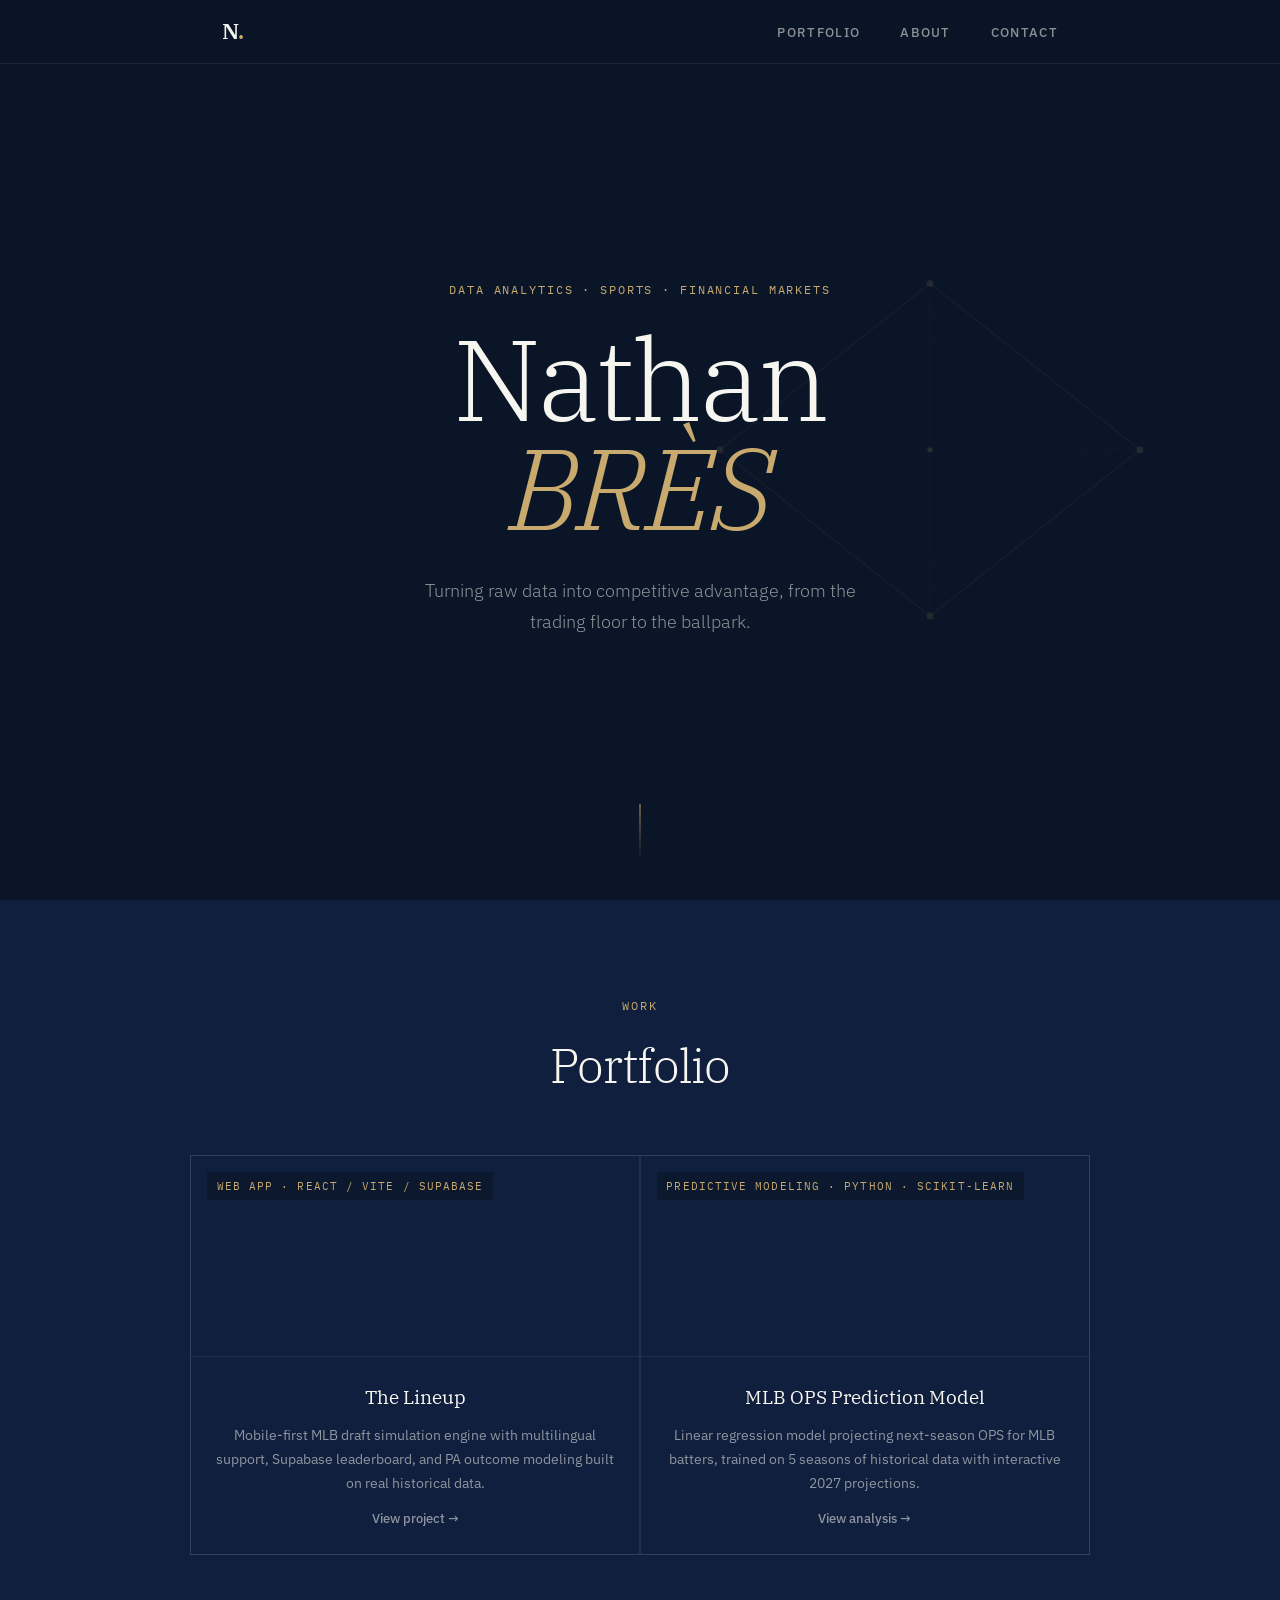
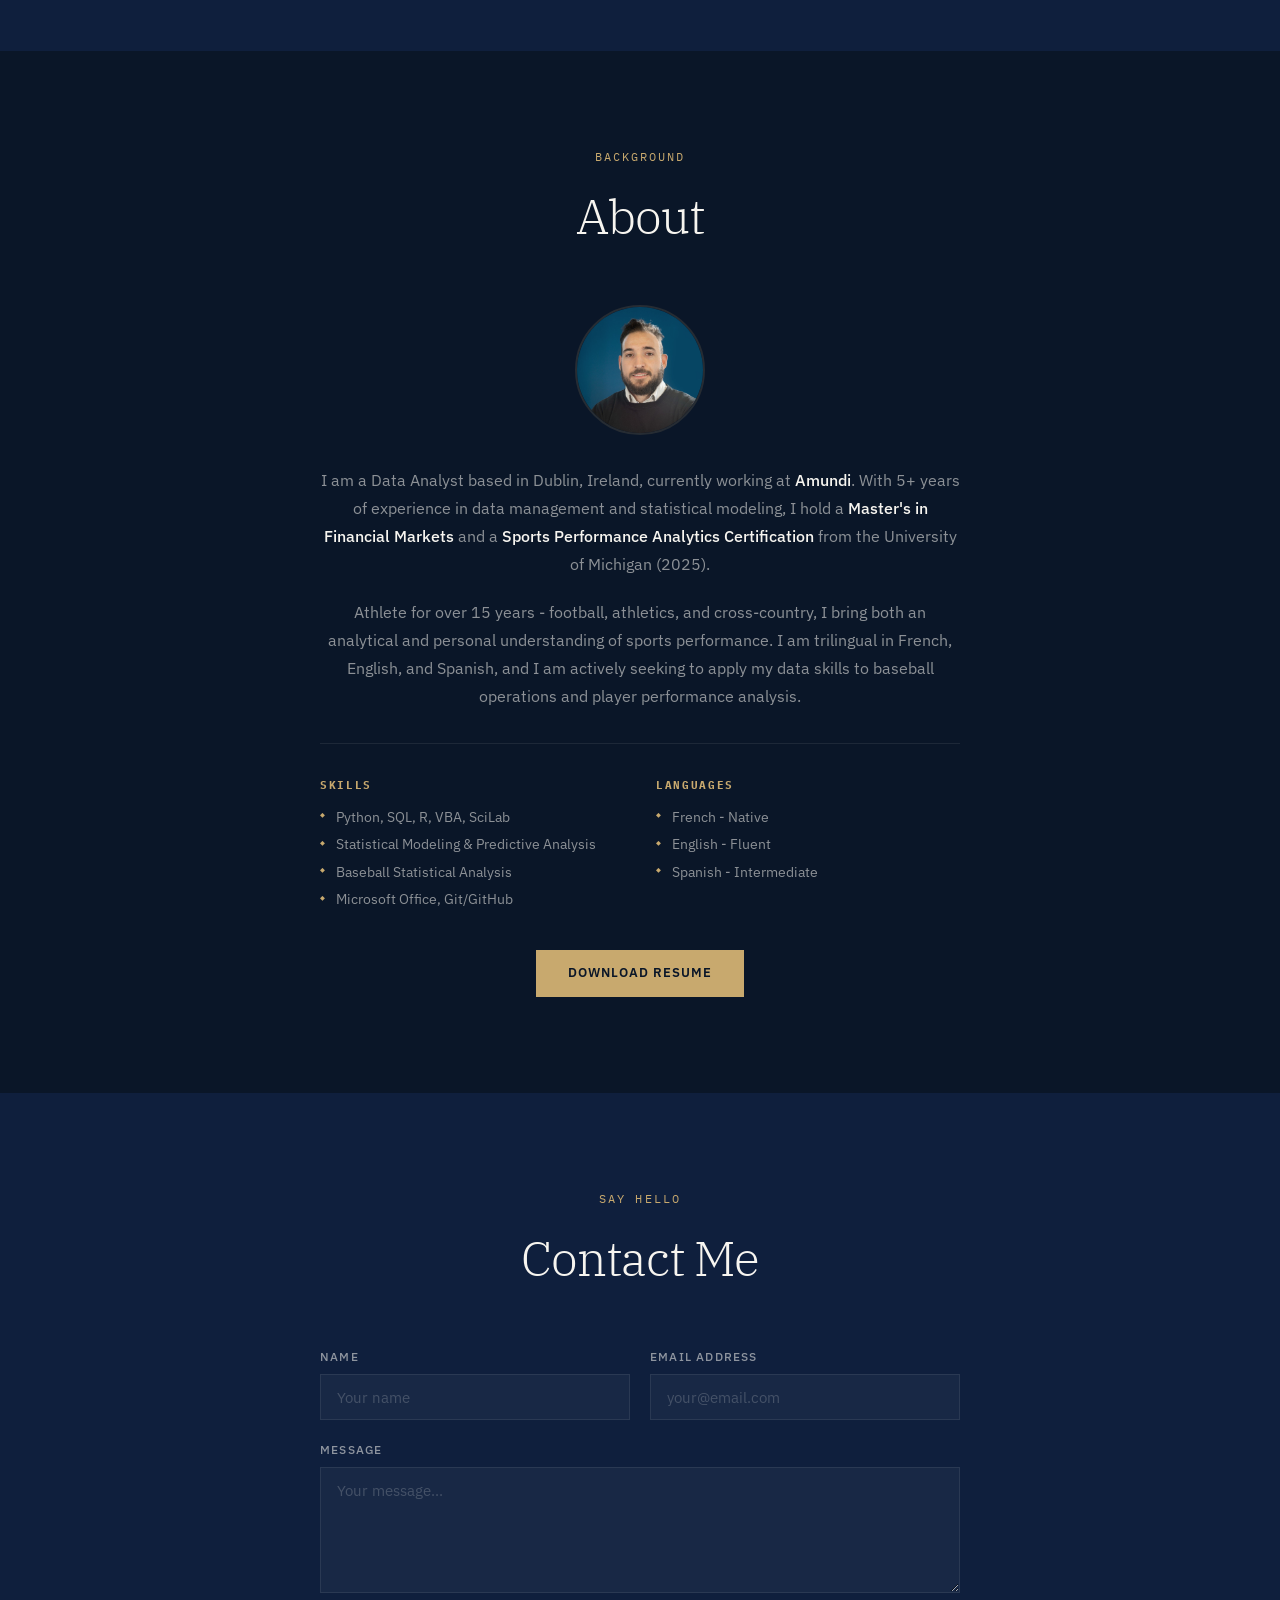
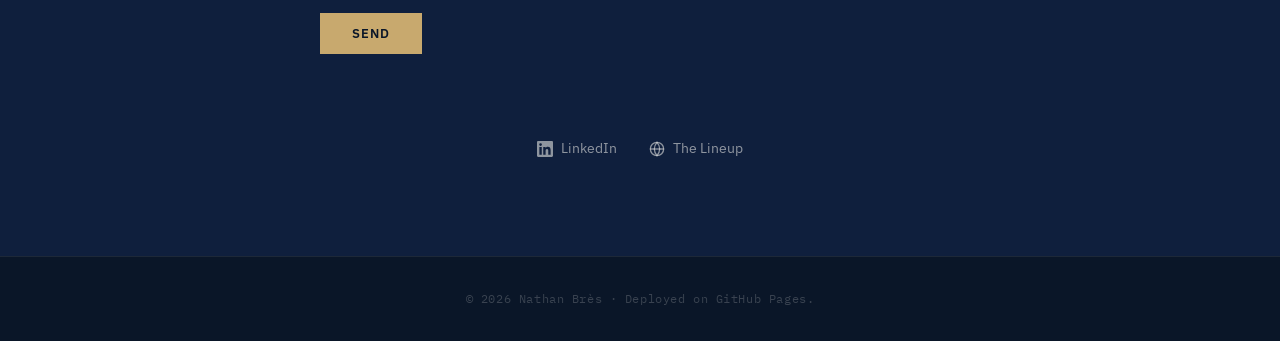
==== index.html @ 48b66155 "Add OPS prediction model" ====
<!DOCTYPE html>
<html lang="en">
<head>
  <meta charset="UTF-8" />
  <meta name="viewport" content="width=device-width, initial-scale=1.0" />
  <title>Nathan Brès - Sports & Data Analytics</title>
  <meta name="description" content="Data Analyst specializing in Sports Analytics, Financial Markets, and Statistical Modeling." />
  <link rel="preconnect" href="https://fonts.googleapis.com" />
  <link rel="preconnect" href="https://fonts.gstatic.com" crossorigin />
  <link href="https://fonts.googleapis.com/css2?family=IBM+Plex+Serif:ital,wght@0,300;0,400;0,600;1,300&family=IBM+Plex+Sans:wght@300;400;500;600&family=IBM+Plex+Mono:wght@400&display=swap" rel="stylesheet" />
  <link rel="stylesheet" href="css/style.css" />
</head>
<body>

  <!-- NAV -->
  <nav id="navbar">
    <div class="nav-inner">
      <a href="#hero" class="nav-logo">N<span class="dot">.</span></a>
      <ul class="nav-links">
        <li><a href="#portfolio">Portfolio</a></li>
        <li><a href="#about">About</a></li>
        <li><a href="#contact">Contact</a></li>
      </ul>
    </div>
  </nav>

  <!-- HERO -->
  <section id="hero">
    <div class="diamond-bg" aria-hidden="true">
      <svg viewBox="0 0 800 500" xmlns="http://www.w3.org/2000/svg">
        <polygon points="400,60 640,250 400,440 160,250" fill="none" stroke="rgba(200,169,110,0.07)" stroke-width="1.5"/>
        <polygon points="400,90 610,250 400,410 190,250" fill="none" stroke="rgba(200,169,110,0.05)" stroke-width="1"/>
        <polygon points="400,120 580,250 400,380 220,250" fill="none" stroke="rgba(200,169,110,0.04)" stroke-width="1"/>
        <line x1="400" y1="60" x2="400" y2="440" stroke="rgba(200,169,110,0.04)" stroke-width="1"/>
        <line x1="160" y1="250" x2="640" y2="250" stroke="rgba(200,169,110,0.04)" stroke-width="1"/>
        <circle cx="400" cy="60" r="4" fill="rgba(200,169,110,0.15)"/>
        <circle cx="640" cy="250" r="4" fill="rgba(200,169,110,0.15)"/>
        <circle cx="400" cy="440" r="4" fill="rgba(200,169,110,0.15)"/>
        <circle cx="160" cy="250" r="4" fill="rgba(200,169,110,0.15)"/>
        <circle cx="400" cy="250" r="3" fill="rgba(200,169,110,0.2)"/>
      </svg>
    </div>
    <div class="hero-content">
      <p class="hero-eyebrow">Data Analytics · Sports · Financial Markets</p>
      <h1 class="hero-name">Nathan<br/><span class="hero-surname">BRÈS</span></h1>
      <p class="hero-tagline">Turning raw data into competitive advantage, from the trading floor to the ballpark.</p>
    </div>
    <div class="hero-scroll-hint" aria-hidden="true">
      <span></span>
    </div>
  </section>

  <!-- PORTFOLIO -->
  <section id="portfolio">
    <div class="section-inner">
      <div class="section-header">
        <span class="section-label">Work</span>
        <h2>Portfolio</h2>
      </div>

      <div class="portfolio-grid">
        <div class="port-card" data-modal="modal-lineup">
          <div class="card-thumb card-thumb--lineup">
            <span class="card-tag">Web App · React / Vite / Supabase</span>
          </div>
          <div class="card-body">
            <h3>The Lineup</h3>
            <p>Mobile-first MLB draft simulation engine with multilingual support, Supabase leaderboard, and PA outcome modeling built on real historical data.</p>
            <span class="card-cta">View project →</span>
          </div>
        </div>
        <div class="port-card" data-url="ops-model.html">
          <div class="card-thumb card-thumb--ops">
            <span class="card-tag">Predictive Modeling · Python · scikit-learn</span>
          </div>
          <div class="card-body">
            <h3>MLB OPS Prediction Model</h3>
            <p>Linear regression model projecting next-season OPS for MLB batters, trained on 5 seasons of historical data with interactive 2027 projections.</p>
            <span class="card-cta">View analysis →</span>
          </div>
        </div>
      </div>
    </div>
  </section>

  <!-- ABOUT -->
  <section id="about">
    <div class="section-inner">
      <div class="section-header">
        <span class="section-label">Background</span>
        <h2>About</h2>
      </div>

      <div class="about-inner">
        <div class="about-photo-wrap">
          <img src="img/profile.png" alt="Nathan Brès" class="about-photo" />
        </div>
        <div class="about-text">
          <p>I am a Data Analyst based in Dublin, Ireland, currently working at <strong>Amundi</strong>. With 5+ years of experience in data management and statistical modeling, I hold a <strong>Master's in Financial Markets</strong> and a <strong>Sports Performance Analytics Certification</strong> from the University of Michigan (2025).</p>
          <p>Athlete for over 15 years - football, athletics, and cross-country, I bring both an analytical and personal understanding of sports performance. I am trilingual in French, English, and Spanish, and I am actively seeking to apply my data skills to baseball operations and player performance analysis.</p>

          <div class="about-details">
            <div class="about-col">
              <h4>Skills</h4>
              <ul>
                <li>Python, SQL, R, VBA, SciLab</li>
                <li>Statistical Modeling & Predictive Analysis</li>
                <li>Baseball Statistical Analysis</li>
                <li>Microsoft Office, Git/GitHub</li>
              </ul>
            </div>
            <div class="about-col">
              <h4>Languages</h4>
              <ul>
                <li>French - Native</li>
                <li>English - Fluent</li>
                <li>Spanish - Intermediate</li>
              </ul>
            </div>
          </div>

          <a href="img/CV_Nathan_Bres.pdf" download class="btn-primary">Download Resume</a>
        </div>
      </div>
    </div>
  </section>

  <!-- CONTACT -->
  <section id="contact">
    <div class="section-inner">
      <div class="section-header">
        <span class="section-label">Say hello</span>
        <h2>Contact Me</h2>
      </div>

      <form class="contact-form" id="contactForm">
        <div class="form-row">
          <div class="form-group">
            <label for="name">Name</label>
            <input type="text" id="name" name="name" placeholder="Your name" required />
          </div>
          <div class="form-group">
            <label for="email">Email Address</label>
            <input type="email" id="email" name="email" placeholder="your@email.com" required />
          </div>
        </div>
        <div class="form-group">
          <label for="message">Message</label>
          <textarea id="message" name="message" rows="5" placeholder="Your message..." required></textarea>
        </div>
        <button type="submit" class="btn-primary">Send</button>
        <p class="form-status" id="formStatus"></p>
      </form>

      <div class="contact-links">
        <a href="https://www.linkedin.com/in/nathan-br%C3%A8s/" target="_blank" rel="noopener" class="contact-link">
          <svg viewBox="0 0 24 24" fill="currentColor"><path d="M20.45 20.45h-3.55v-5.57c0-1.33-.03-3.04-1.85-3.04-1.85 0-2.13 1.45-2.13 2.94v5.67H9.37V9h3.41v1.56h.05c.47-.9 1.63-1.85 3.36-1.85 3.59 0 4.26 2.36 4.26 5.44v6.3zM5.34 7.43a2.06 2.06 0 1 1 0-4.12 2.06 2.06 0 0 1 0 4.12zM7.12 20.45H3.56V9h3.56v11.45zM22.22 0H1.77C.79 0 0 .77 0 1.73v20.54C0 23.23.79 24 1.77 24h20.45c.98 0 1.78-.77 1.78-1.73V1.73C24 .77 23.2 0 22.22 0z"/></svg>
          LinkedIn
        </a>
        <a href="https://the-lineup-nu.vercel.app" target="_blank" rel="noopener" class="contact-link">
          <svg viewBox="0 0 24 24" fill="none" stroke="currentColor" stroke-width="2"><circle cx="12" cy="12" r="10"/><line x1="2" y1="12" x2="22" y2="12"/><path d="M12 2a15.3 15.3 0 0 1 4 10 15.3 15.3 0 0 1-4 10 15.3 15.3 0 0 1-4-10 15.3 15.3 0 0 1 4-10z"/></svg>
          The Lineup
        </a>
      </div>
    </div>
  </section>

  <footer>
    <p>© 2026 Nathan Brès · Deployed on GitHub Pages.</p>
  </footer>

  <!-- MODAL — The Lineup -->
  <div class="modal-overlay" id="modal-overlay" aria-hidden="true">
    <div class="modal" id="modal-lineup" role="dialog" aria-labelledby="modal-lineup-title">
      <button class="modal-close" aria-label="Close">✕</button>
      <div class="modal-header">
        <span class="modal-tag">Web App · React / Vite / JavaScript / Supabase</span>
        <h3 id="modal-lineup-title">The Lineup</h3>
      </div>
      <div class="modal-body">
        <p>A free, mobile-first MLB draft and team simulation web app built solo from scratch. Users draft a 9-man roster from the entire history of MLB, simulate a full season via a PA outcome model calibrated on real OBP/SLG/AVG distributions, and compete on a global leaderboard.</p>
        <ul class="modal-features">
          <li>Draft engine with position-aware logic and 700+ real MLB players from the Lahman database</li>
          <li>Simulation model based on empirical plate appearance outcomes (OBP, SLG, AVG)</li>
          <li>Multilingual support - English, French, and Spanish</li>
          <li>Supabase leaderboard, Formspree contact form, Google Analytics integration</li>
          <li>Personal Hall of Fame, player anecdotes, and share functionality</li>
        </ul>
        <div class="modal-meta">
          <span><strong>Stack:</strong> React, Vite, JavaScript, Supabase</span>
          <span><strong>Year:</strong> 2026</span>
        </div>
        <a href="https://the-lineup-nu.vercel.app" target="_blank" class="btn-primary modal-btn">Live App →</a>
      </div>
    </div>
  </div>

  <script src="js/main.js"></script>
</body>
</html>
---- css/style.css ----
/* ═══════════════════════════════════════
   TOKENS
═══════════════════════════════════════ */
:root {
  --navy:      #0A1628;
  --navy-mid:  #0F1F3D;
  --navy-light:#1A2E4A;
  --gold:      #C8A96E;
  --gold-dim:  rgba(200, 169, 110, 0.15);
  --white:     #F7F5F0;
  --muted:     rgba(247, 245, 240, 0.55);
  --border:    rgba(247, 245, 240, 0.08);

  --font-serif: 'IBM Plex Serif', Georgia, serif;
  --font-sans:  'IBM Plex Sans', system-ui, sans-serif;
  --font-mono:  'IBM Plex Mono', monospace;

  --max-w: 900px;
  --nav-h: 64px;
}

/* ═══════════════════════════════════════
   RESET & BASE
═══════════════════════════════════════ */
*, *::before, *::after { box-sizing: border-box; margin: 0; padding: 0; }
html { scroll-behavior: smooth; overflow-x: hidden; }
body {
  background: var(--navy);
  color: var(--white);
  font-family: var(--font-sans);
  font-size: 16px;
  line-height: 1.7;
  -webkit-font-smoothing: antialiased;
  overflow-x: hidden;
  width: 100%;
}
a { color: inherit; text-decoration: none; }
ul { list-style: none; }

/* ═══════════════════════════════════════
   NAV
═══════════════════════════════════════ */
#navbar {
  position: fixed;
  top: 0; left: 0; right: 0;
  z-index: 100;
  height: var(--nav-h);
  background: rgba(10, 22, 40, 0.92);
  backdrop-filter: blur(12px);
  border-bottom: 1px solid var(--border);
  transition: background 0.3s;
}
.nav-inner {
  max-width: var(--max-w);
  margin: 0 auto;
  padding: 0 2rem;
  height: 100%;
  display: flex;
  align-items: center;
  justify-content: space-between;
}
.nav-logo {
  font-family: var(--font-serif);
  font-size: 1.4rem;
  font-weight: 600;
  color: var(--white);
  transition: color 0.2s;
}
.nav-logo:hover { color: var(--gold); }
.nav-logo .dot { color: var(--gold); }
.nav-links { display: flex; gap: 2.5rem; }
.nav-links a {
  font-size: 0.82rem;
  font-weight: 500;
  letter-spacing: 0.1em;
  text-transform: uppercase;
  color: var(--muted);
  transition: color 0.2s;
}
.nav-links a:hover { color: var(--white); }

/* ═══════════════════════════════════════
   HERO
═══════════════════════════════════════ */
#hero {
  position: relative;
  min-height: 100vh;
  width: 100%;
  display: flex;
  align-items: center;
  padding: var(--nav-h) 2rem 0;
  overflow: hidden;
}
.diamond-bg {
  position: absolute;
  inset: 0;
  display: flex;
  align-items: center;
  justify-content: center;
  pointer-events: none;
}
.hero-content {
  position: relative;
  max-width: var(--max-w);
  margin: 0 auto;
  width: 100%;
  padding: 4rem 0;
  text-align: center;
}
.diamond-bg svg { width: 60%; max-width: 700px; opacity: 0.8; right: 0; position: absolute; }
.hero-eyebrow {
  font-family: var(--font-mono);
  font-size: 0.78rem;
  letter-spacing: 0.15em;
  text-transform: uppercase;
  color: var(--gold);
  margin-bottom: 1.5rem;
}
.hero-name {
  font-family: var(--font-serif);
  font-size: clamp(3.5rem, 9vw, 7.5rem);
  font-weight: 300;
  line-height: 0.95;
  letter-spacing: -0.02em;
  color: var(--white);
  margin-bottom: 2rem;
}
.hero-surname { font-style: italic; color: var(--gold); }
.hero-tagline {
  font-size: clamp(1rem, 2vw, 1.15rem);
  font-weight: 300;
  color: var(--muted);
  max-width: 460px;
  margin: 0 auto 3rem;
  line-height: 1.7;
}
.hero-cta { display: flex; gap: 1rem; flex-wrap: wrap; }
.hero-scroll-hint {
  position: absolute;
  bottom: 2.5rem;
  left: 50%;
  transform: translateX(-50%);
}
.hero-scroll-hint span {
  display: block;
  width: 1px;
  height: 56px;
  background: linear-gradient(to bottom, var(--gold), transparent);
  animation: scrollLine 2s ease-in-out infinite;
}
@keyframes scrollLine {
  0%   { transform: scaleY(0); transform-origin: top; opacity: 0; }
  50%  { transform: scaleY(1); transform-origin: top; opacity: 1; }
  100% { transform: scaleY(1); transform-origin: bottom; opacity: 0; }
}

/* ═══════════════════════════════════════
   BUTTONS
═══════════════════════════════════════ */
.btn-primary {
  display: inline-block;
  padding: 0.75rem 2rem;
  background: var(--gold);
  color: var(--navy);
  font-size: 0.82rem;
  font-weight: 600;
  letter-spacing: 0.08em;
  text-transform: uppercase;
  transition: background 0.2s, transform 0.15s;
  cursor: pointer;
  border: none;
  font-family: var(--font-sans);
}
.btn-primary:hover { background: #dbbf7e; transform: translateY(-1px); }
.btn-ghost {
  display: inline-block;
  padding: 0.75rem 2rem;
  border: 1px solid var(--border);
  color: var(--muted);
  font-size: 0.82rem;
  font-weight: 500;
  letter-spacing: 0.08em;
  text-transform: uppercase;
  transition: border-color 0.2s, color 0.2s;
}
.btn-ghost:hover { border-color: var(--gold); color: var(--white); }

/* ═══════════════════════════════════════
   SECTIONS
═══════════════════════════════════════ */
section { padding: 6rem 2rem; width: 100%; text-align: center; }
.section-inner { max-width: var(--max-w); margin: 0 auto; width: 100%; }
.section-header { margin-bottom: 3rem; }
.section-label {
  display: block;
  font-family: var(--font-mono);
  font-size: 0.72rem;
  letter-spacing: 0.18em;
  text-transform: uppercase;
  color: var(--gold);
  margin-bottom: 0.6rem;
}
.section-header h2 {
  font-family: var(--font-serif);
  font-size: clamp(2rem, 5vw, 3rem);
  font-weight: 300;
  letter-spacing: -0.02em;
  color: var(--white);
}

/* ═══════════════════════════════════════
   PORTFOLIO
═══════════════════════════════════════ */
#portfolio { background: var(--navy-mid); }

.portfolio-grid {
  display: grid;
  grid-template-columns: repeat(auto-fill, minmax(320px, 1fr));
  gap: 1.5px;
  background: var(--border);
  border: 1px solid var(--border);
}
.portfolio-grid--single {
  grid-template-columns: minmax(320px, 480px);
}

.port-card {
  background: var(--navy-mid);
  cursor: pointer;
  transition: background 0.25s;
  display: flex;
  flex-direction: column;
}
.port-card:hover { background: var(--navy-light); }
.port-card:hover .card-cta { color: var(--gold); }

.card-thumb {
  height: 200px;
  position: relative;
  overflow: hidden;
}
.card-thumb--ops {
  background: linear-gradient(135deg, #1e3a5f 0%, #0f2535 100%);
  background-image: url('../img/ops-thumb.png');
  background-size: cover;
  background-position: center;
}
  background-image: url('../img/lineup-thumb.png');
  background-size: contain;
  background-position: center;
  background-repeat: no-repeat;
  background-color: #0a0d14;
}
.card-thumb::after {
  content: '';
  position: absolute;
  inset: 0;
  background-image: url("data:image/svg+xml,%3Csvg width='40' height='40' viewBox='0 0 40 40' xmlns='http://www.w3.org/2000/svg'%3E%3Cpolygon points='20,4 36,20 20,36 4,20' fill='none' stroke='rgba(200,169,110,0.08)' stroke-width='1'/%3E%3C/svg%3E");
  background-size: 40px 40px;
}
.card-tag {
  position: absolute;
  top: 1rem; left: 1rem;
  font-family: var(--font-mono);
  font-size: 0.68rem;
  letter-spacing: 0.1em;
  text-transform: uppercase;
  color: var(--gold);
  background: rgba(10, 22, 40, 0.75);
  padding: 0.3rem 0.6rem;
  z-index: 1;
}
.card-body {
  padding: 1.5rem;
  flex: 1;
  display: flex;
  flex-direction: column;
  gap: 0.6rem;
  border-top: 1px solid var(--border);
}
.card-body h3 {
  font-family: var(--font-serif);
  font-size: 1.2rem;
  font-weight: 400;
  color: var(--white);
}
.card-body p { font-size: 0.9rem; color: var(--muted); line-height: 1.65; flex: 1; }
.card-cta {
  font-size: 0.8rem;
  font-weight: 500;
  color: var(--muted);
  transition: color 0.2s;
  margin-top: 0.25rem;
}

/* ═══════════════════════════════════════
   ABOUT
═══════════════════════════════════════ */
#about { background: var(--navy); }

.about-inner {
  display: flex;
  flex-direction: column;
  align-items: center;
  gap: 2rem;
}
.about-photo-wrap { padding-top: 0; }
.about-photo {
  width: 130px;
  height: 130px;
  border-radius: 50%;
  object-fit: cover;
  object-position: center top;
  border: 2px solid var(--gold-dim);
  filter: grayscale(10%);
  display: block;
}
.about-text p {
  color: var(--muted);
  font-size: 0.97rem;
  margin-bottom: 1.25rem;
  line-height: 1.8;
  max-width: 640px;
  margin-left: auto;
  margin-right: auto;
}
.about-text p strong { color: var(--white); font-weight: 500; }

.about-details {
  display: grid;
  grid-template-columns: 1fr 1fr;
  gap: 2rem;
  margin: 2rem auto 2.5rem;
  padding-top: 2rem;
  border-top: 1px solid var(--border);
  max-width: 640px;
  width: 100%;
  text-align: left;
}
.about-col h4 {
  font-family: var(--font-mono);
  font-size: 0.7rem;
  letter-spacing: 0.15em;
  text-transform: uppercase;
  color: var(--gold);
  margin-bottom: 0.75rem;
}
.about-col ul { display: flex; flex-direction: column; gap: 0.4rem; }
.about-col li {
  font-size: 0.88rem;
  color: var(--muted);
  padding-left: 1rem;
  position: relative;
  line-height: 1.5;
}
.about-col li::before {
  content: '◆';
  position: absolute;
  left: 0;
  font-size: 0.4rem;
  color: var(--gold);
  top: 0.55em;
}

/* ═══════════════════════════════════════
   CONTACT
═══════════════════════════════════════ */
#contact { background: var(--navy-mid); }
.contact-form {
  max-width: 640px;
  width: 100%;
  margin: 0 auto;
  display: flex;
  flex-direction: column;
  gap: 1.25rem;
  text-align: left;
}
.form-row {
  display: grid;
  grid-template-columns: 1fr 1fr;
  gap: 1.25rem;
}
.form-group { display: flex; flex-direction: column; gap: 0.4rem; }
.form-group label {
  font-size: 0.75rem;
  font-weight: 500;
  letter-spacing: 0.1em;
  text-transform: uppercase;
  color: var(--muted);
}
.form-group input,
.form-group textarea {
  background: rgba(247, 245, 240, 0.04);
  border: 1px solid var(--border);
  color: var(--white);
  font-family: var(--font-sans);
  font-size: 0.95rem;
  padding: 0.75rem 1rem;
  transition: border-color 0.2s, background 0.2s;
  resize: vertical;
  outline: none;
  -webkit-appearance: none;
}
.form-group input::placeholder,
.form-group textarea::placeholder { color: rgba(247, 245, 240, 0.2); }
.form-group input:focus,
.form-group textarea:focus {
  border-color: var(--gold);
  background: rgba(200, 169, 110, 0.04);
}
.contact-form .btn-primary { align-self: flex-start; }
.form-status {
  font-family: var(--font-mono);
  font-size: 0.78rem;
  color: var(--gold);
  min-height: 1.2em;
}

.contact-links {
  display: flex;
  gap: 2rem;
  margin-top: 3rem;
  flex-wrap: wrap;
  justify-content: center;
}
.contact-link {
  display: flex;
  align-items: center;
  gap: 0.5rem;
  font-size: 0.85rem;
  color: var(--muted);
  transition: color 0.2s;
}
.contact-link svg { width: 16px; height: 16px; }
.contact-link:hover { color: var(--gold); }

/* ═══════════════════════════════════════
   FOOTER
═══════════════════════════════════════ */
footer {
  border-top: 1px solid var(--border);
  padding: 2rem;
  text-align: center;
  font-family: var(--font-mono);
  font-size: 0.72rem;
  color: rgba(247, 245, 240, 0.2);
  letter-spacing: 0.05em;
}

/* ═══════════════════════════════════════
   MODALS
═══════════════════════════════════════ */
.modal-overlay {
  position: fixed;
  inset: 0;
  background: rgba(5, 10, 20, 0.88);
  backdrop-filter: blur(6px);
  z-index: 200;
  display: flex;
  align-items: center;
  justify-content: center;
  padding: 2rem;
  opacity: 0;
  pointer-events: none;
  transition: opacity 0.25s;
}
.modal-overlay.active { opacity: 1; pointer-events: all; }
.modal {
  background: var(--navy-mid);
  border: 1px solid var(--border);
  max-width: 600px;
  width: 100%;
  max-height: 90vh;
  overflow-y: auto;
  position: relative;
  display: none;
}
.modal-overlay.active .modal.active { display: block; }
.modal-close {
  position: absolute;
  top: 1.25rem; right: 1.25rem;
  background: none;
  border: none;
  color: var(--muted);
  font-size: 1rem;
  cursor: pointer;
  padding: 0.25rem;
  transition: color 0.2s;
  font-family: var(--font-sans);
}
.modal-close:hover { color: var(--white); }
.modal-header {
  padding: 2rem 2rem 1rem;
  border-bottom: 1px solid var(--border);
}
.modal-tag {
  display: block;
  font-family: var(--font-mono);
  font-size: 0.7rem;
  letter-spacing: 0.12em;
  text-transform: uppercase;
  color: var(--gold);
  margin-bottom: 0.5rem;
}
.modal-header h3 {
  font-family: var(--font-serif);
  font-size: 1.6rem;
  font-weight: 300;
  color: var(--white);
}
.modal-body {
  padding: 1.75rem 2rem 2rem;
  display: flex;
  flex-direction: column;
  gap: 1.25rem;
}
.modal-body p { font-size: 0.95rem; color: var(--muted); line-height: 1.75; }
.modal-features { display: flex; flex-direction: column; gap: 0.5rem; }
.modal-features li {
  font-size: 0.88rem;
  color: var(--muted);
  padding-left: 1.25rem;
  position: relative;
  line-height: 1.6;
}
.modal-features li::before {
  content: '◆';
  position: absolute;
  left: 0;
  font-size: 0.4rem;
  color: var(--gold);
  top: 0.58em;
}
.modal-meta {
  display: flex;
  gap: 1.5rem;
  flex-wrap: wrap;
  padding-top: 0.5rem;
  border-top: 1px solid var(--border);
}
.modal-meta span {
  font-family: var(--font-mono);
  font-size: 0.72rem;
  color: rgba(247, 245, 240, 0.4);
}
.modal-meta strong { color: var(--muted); }
.modal-btn { margin-top: 0.25rem; }

/* ═══════════════════════════════════════
   RESPONSIVE
═══════════════════════════════════════ */
@media (max-width: 768px) {
  section { padding: 4.5rem 1.25rem; }
  .nav-links { gap: 1.5rem; }
  .about-inner { grid-template-columns: 1fr; gap: 2rem; }
  .about-photo { width: 90px; height: 90px; }
  .about-details { grid-template-columns: 1fr; gap: 1.5rem; }
  .form-row { grid-template-columns: 1fr; }
  .portfolio-grid--single { grid-template-columns: 1fr; }
}

@media (prefers-reduced-motion: reduce) {
  .hero-scroll-hint span { animation: none; }
  * { transition: none !important; }
}
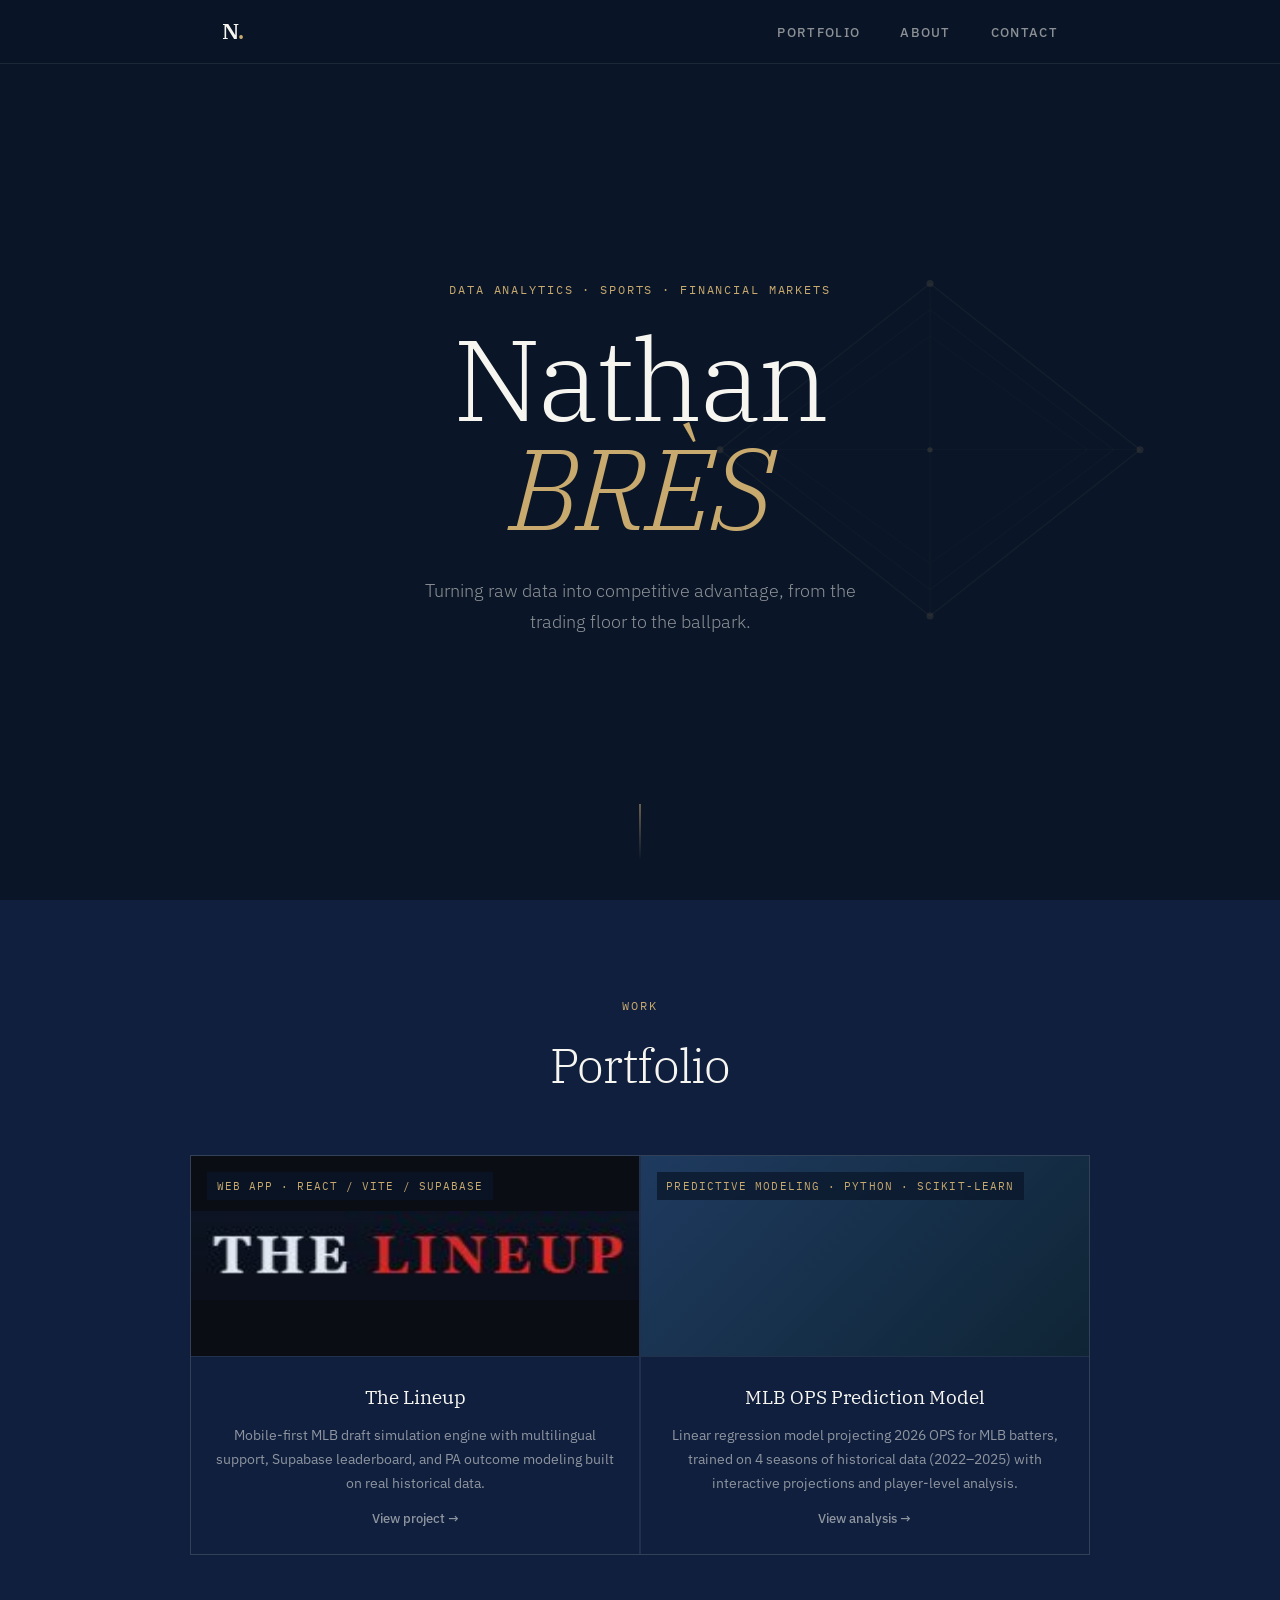
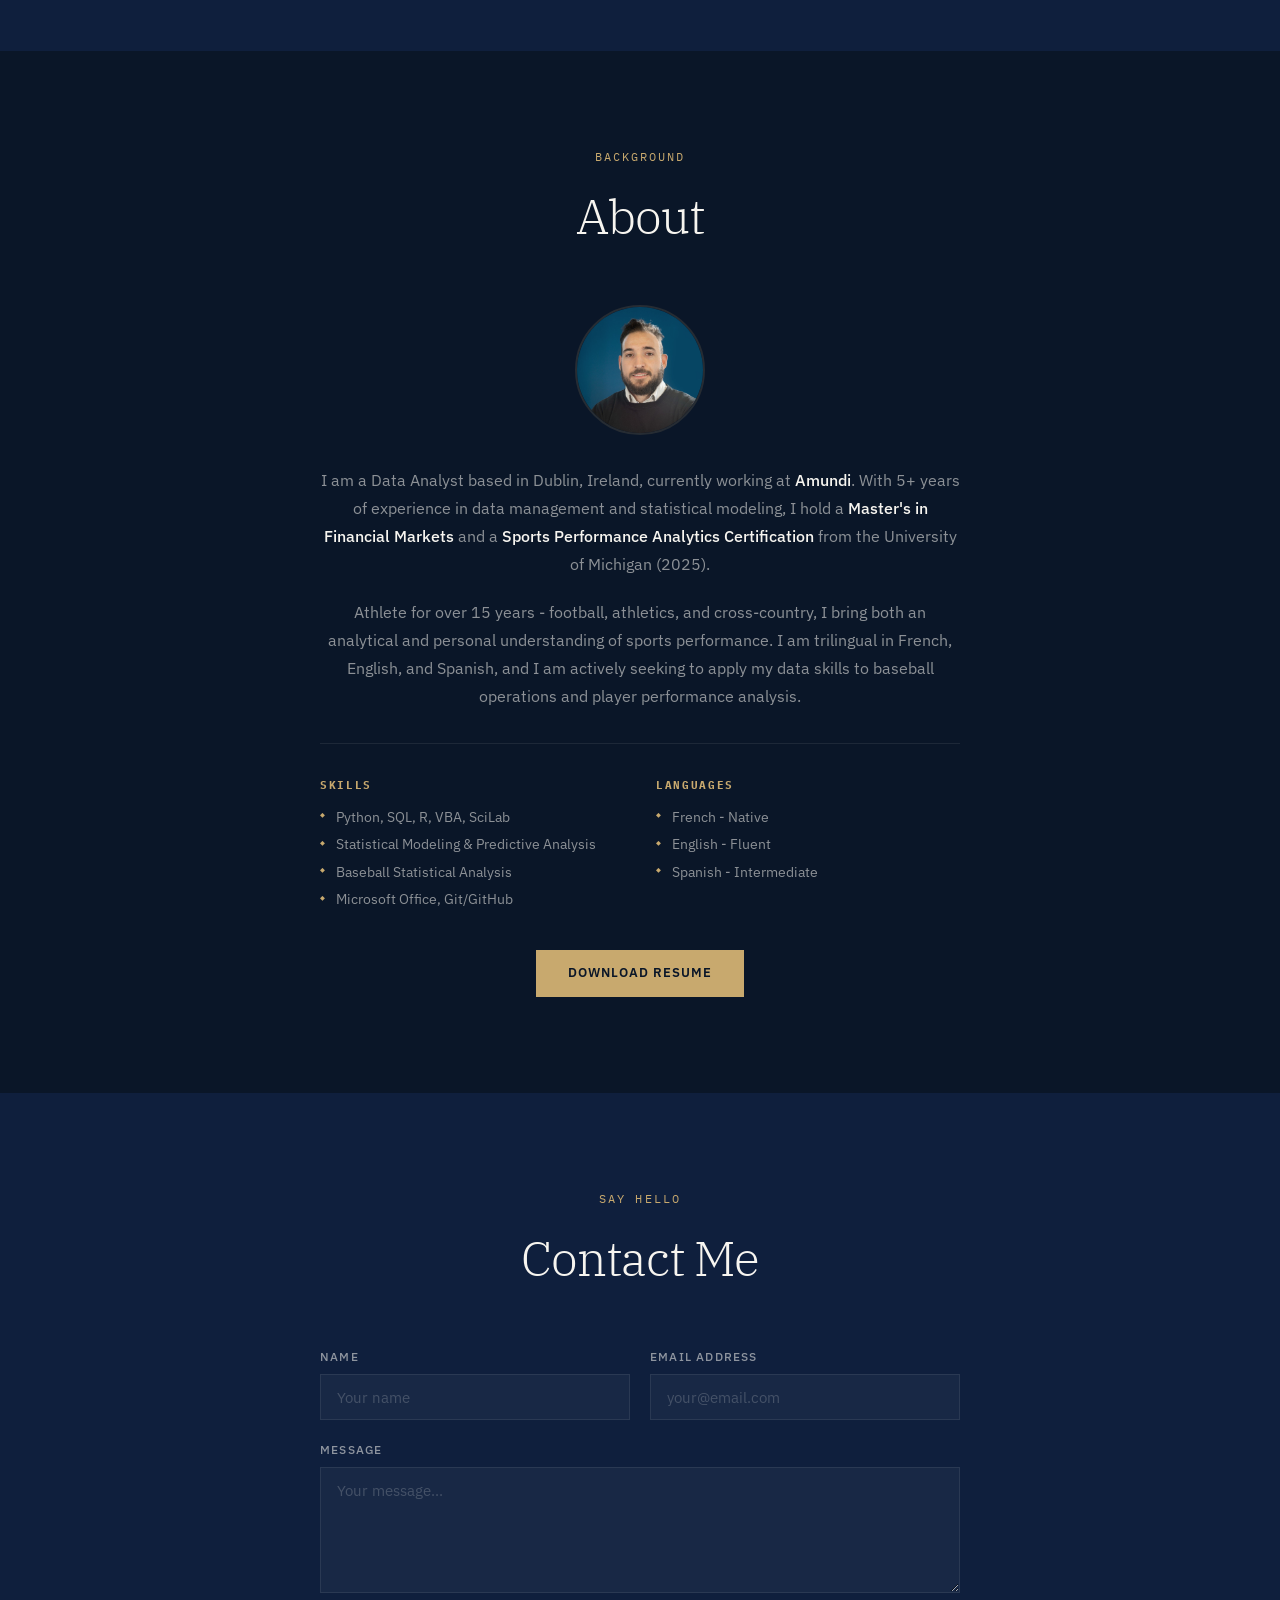
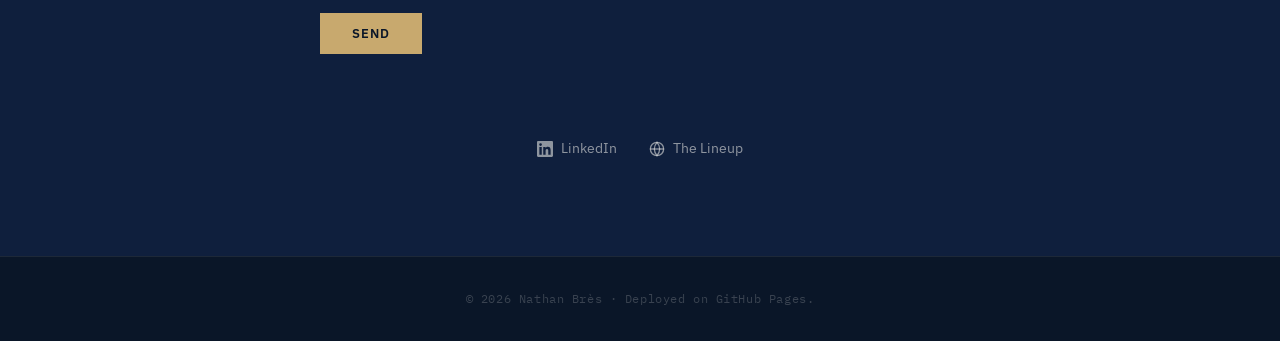
==== commit 710289e4: "Add Under the Hood, Judge/Drury notes, fix 2026 description" ====
--- a/index.html
+++ b/index.html
@@ -75,7 +75,7 @@
           </div>
           <div class="card-body">
             <h3>MLB OPS Prediction Model</h3>
-            <p>Linear regression model projecting next-season OPS for MLB batters, trained on 5 seasons of historical data with interactive 2027 projections.</p>
+            <p>Linear regression model projecting 2026 OPS for MLB batters, trained on 4 seasons of historical data (2022–2025) with interactive projections and player-level analysis.</p>
             <span class="card-cta">View analysis →</span>
           </div>
         </div>
--- a/css/style.css
+++ b/css/style.css
@@ -239,11 +239,15 @@
   position: relative;
   overflow: hidden;
 }
+.card-thumb--lineup {
+  background-image: url('../img/lineup-thumb.png');
+  background-size: contain;
+  background-position: center;
+  background-repeat: no-repeat;
+  background-color: #0a0d14;
+}
 .card-thumb--ops {
   background: linear-gradient(135deg, #1e3a5f 0%, #0f2535 100%);
-  background-image: url('../img/ops-thumb.png');
-  background-size: cover;
-  background-position: center;
 }
   background-image: url('../img/lineup-thumb.png');
   background-size: contain;
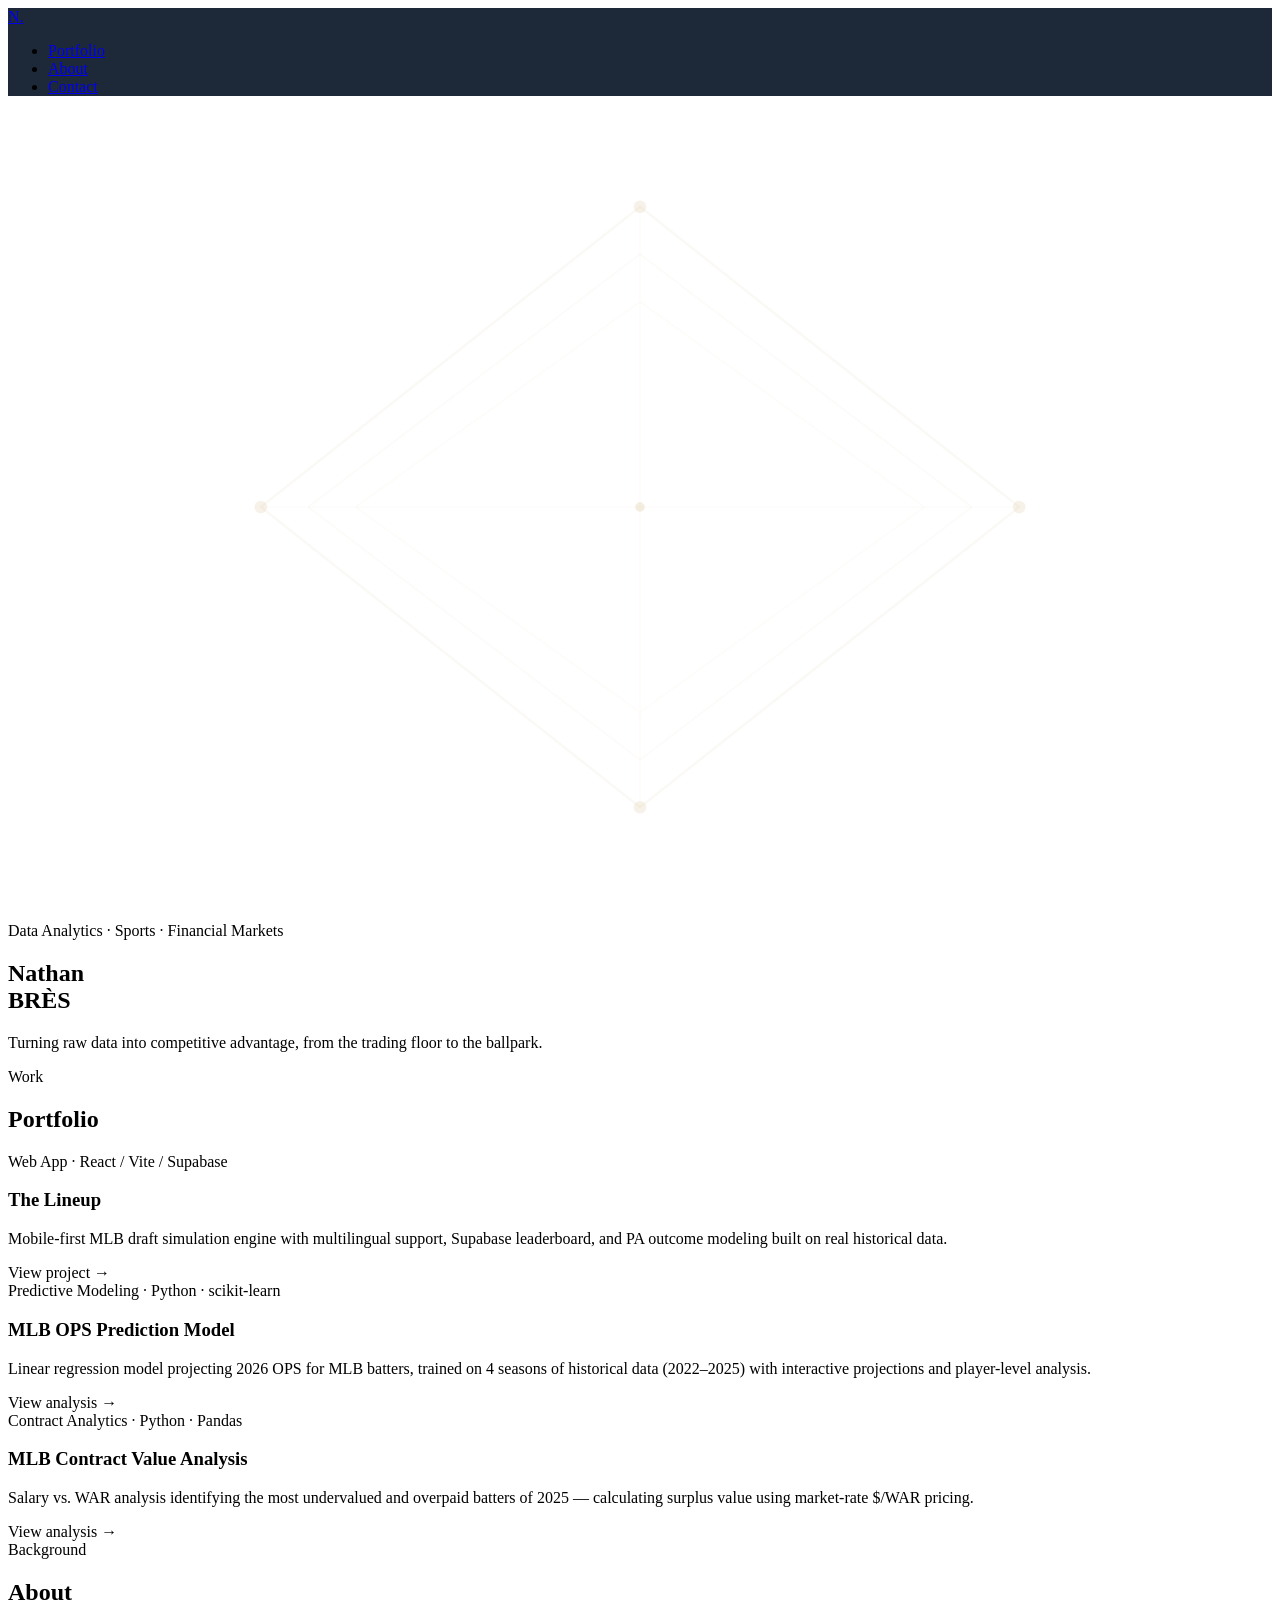
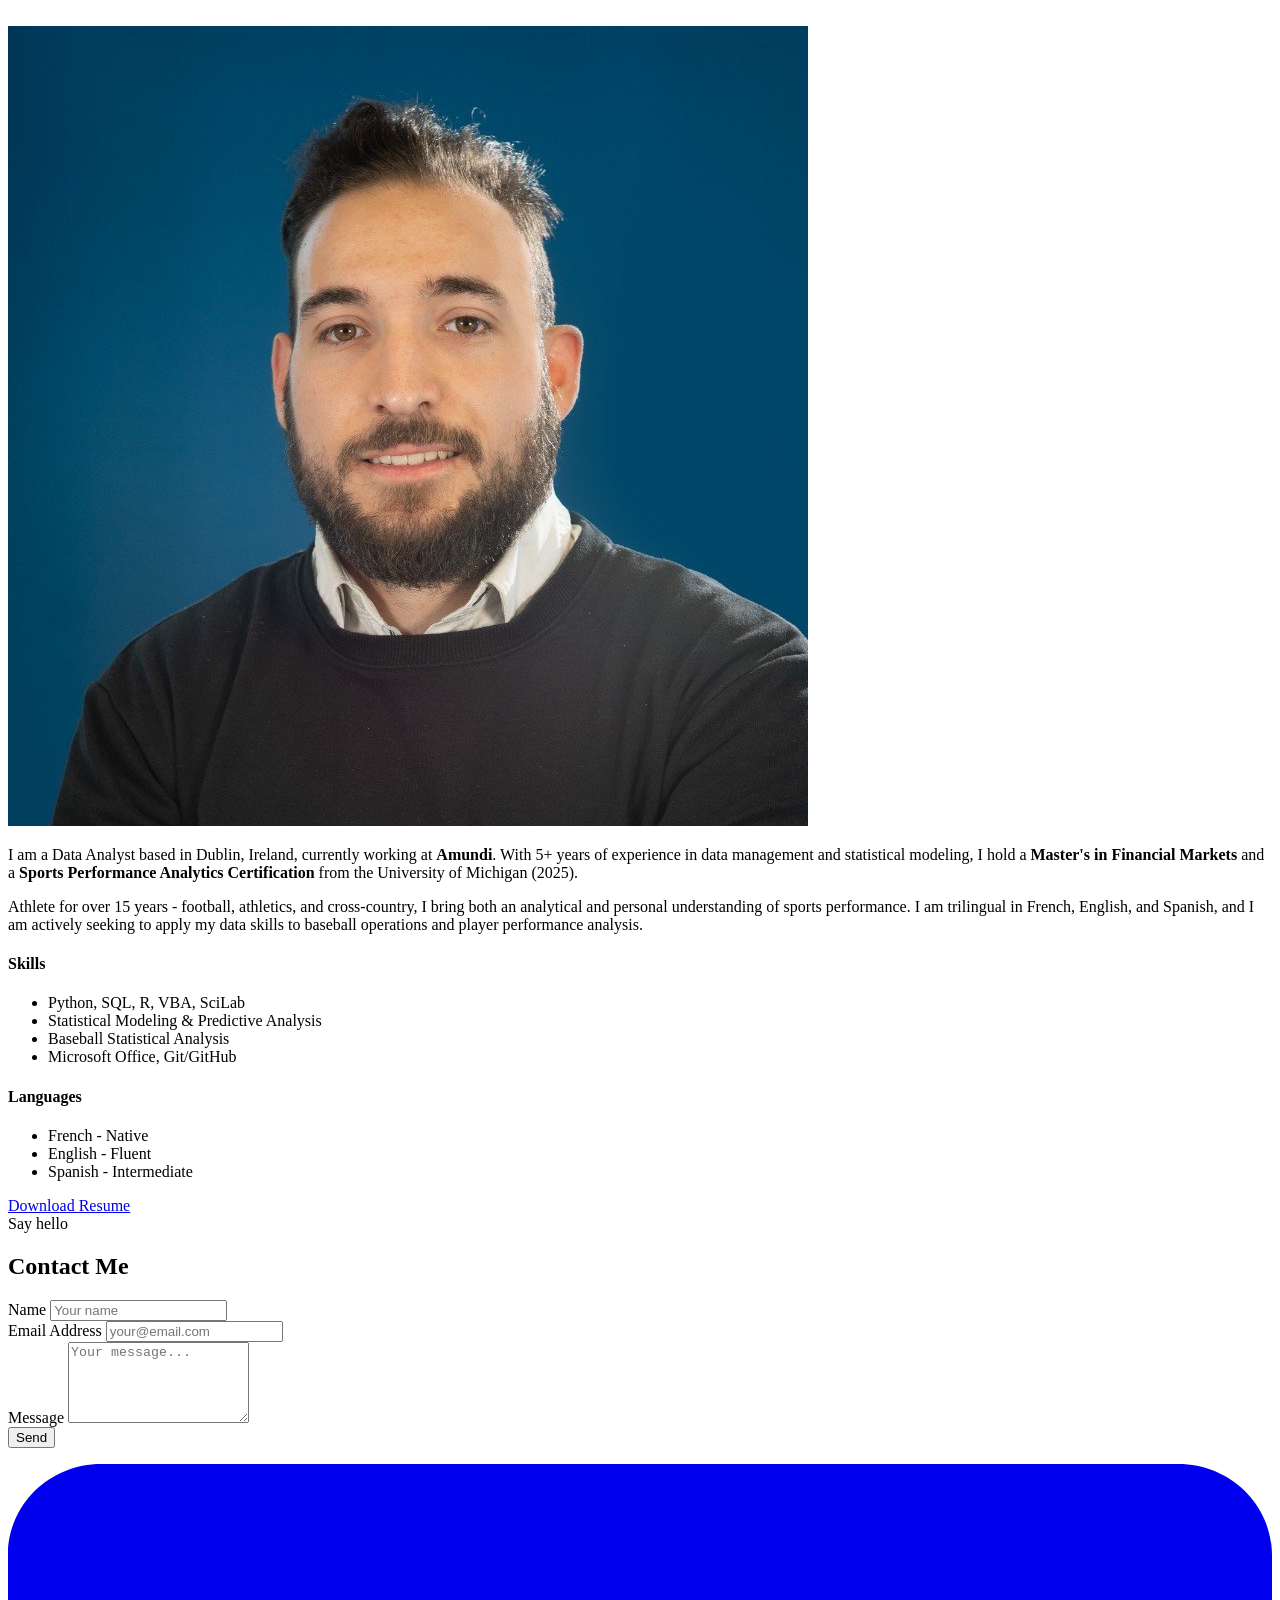
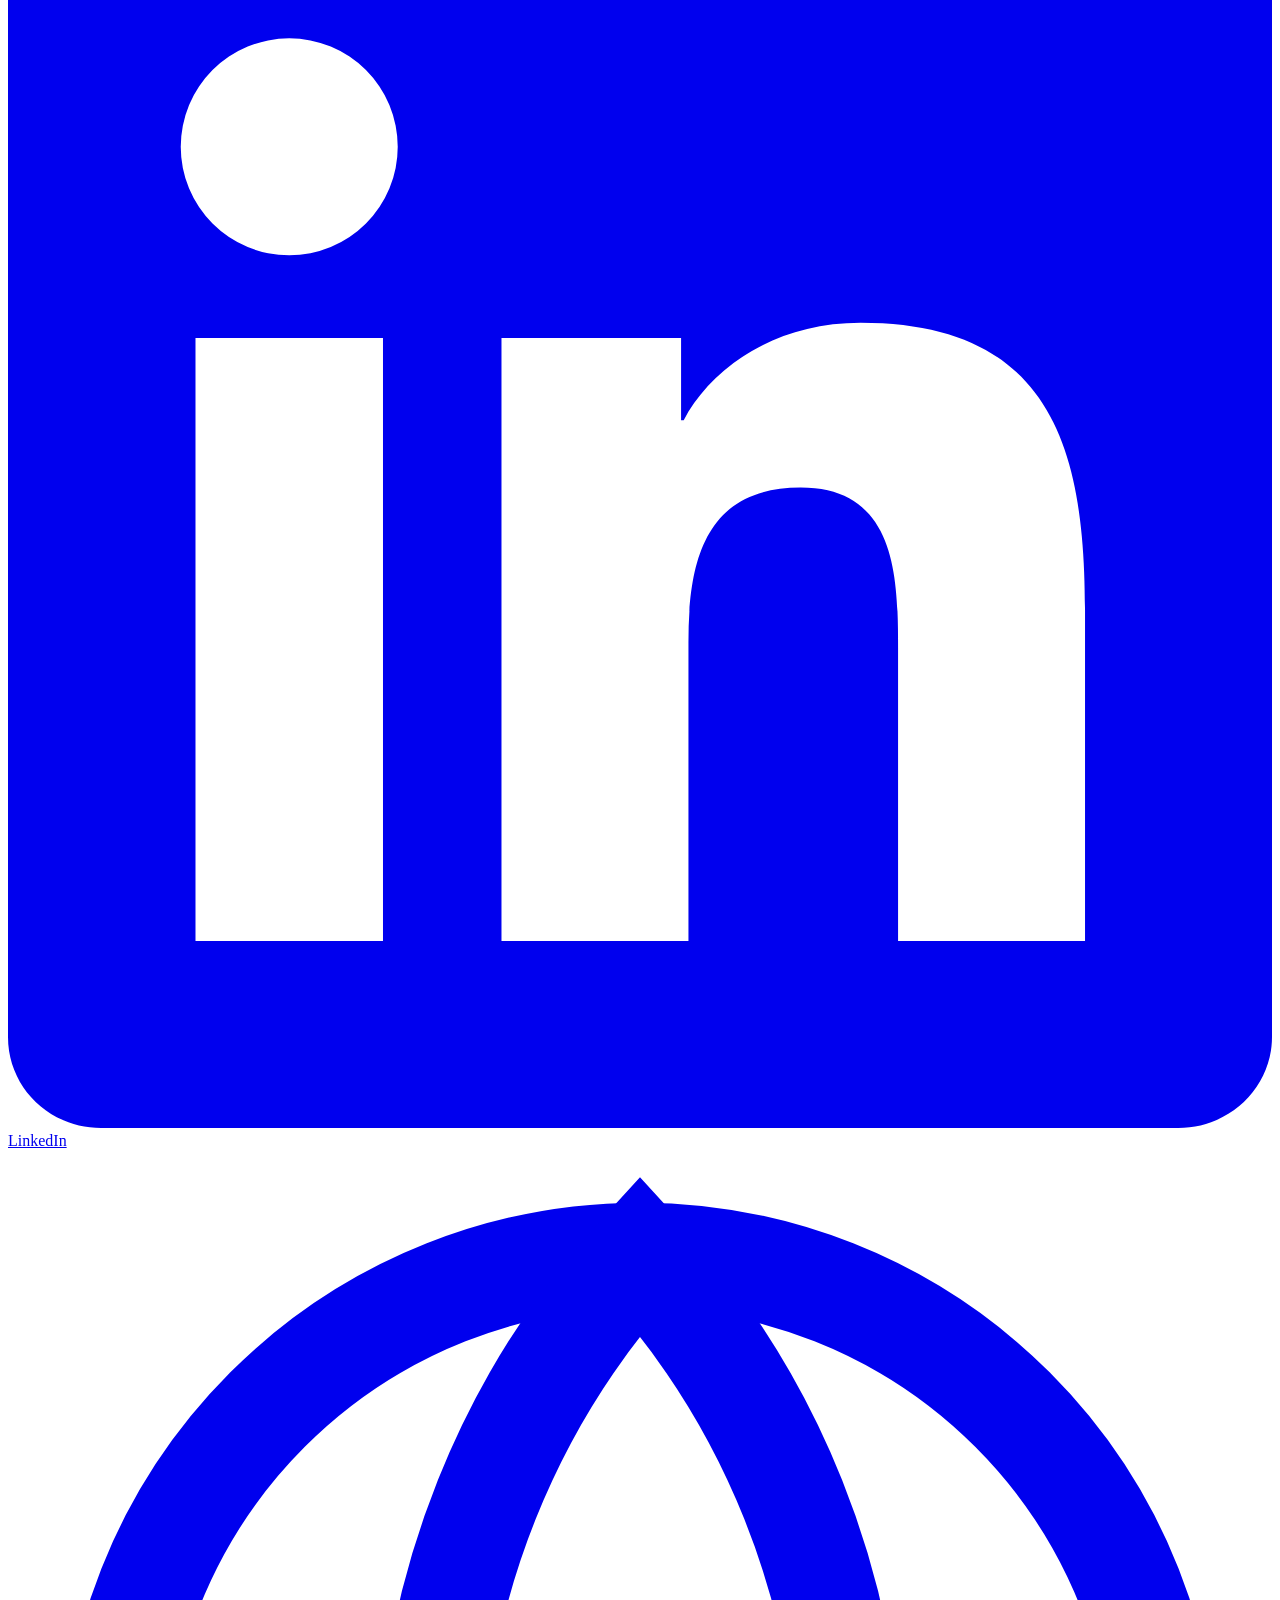
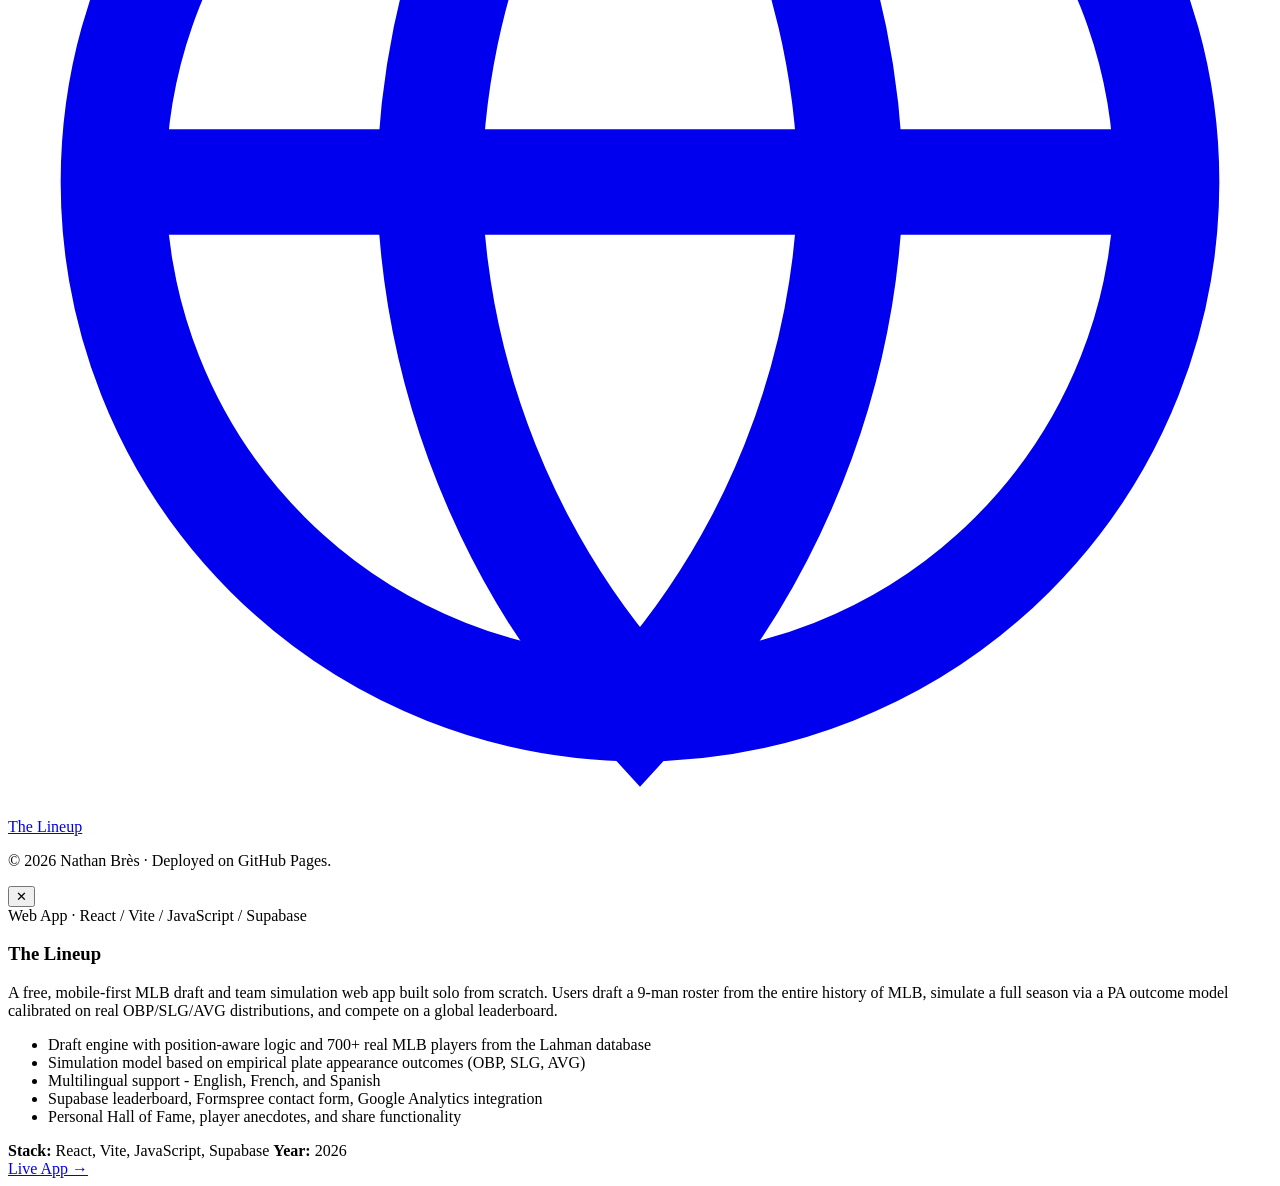
==== commit 7fae79a1: "Add contract value analysis: pitchers + contract status" ====
--- a/index.html
+++ b/index.html
@@ -76,6 +76,16 @@
           <div class="card-body">
             <h3>MLB OPS Prediction Model</h3>
             <p>Linear regression model projecting 2026 OPS for MLB batters, trained on 4 seasons of historical data (2022–2025) with interactive projections and player-level analysis.</p>
+            <span class="card-cta">View analysis →</span>
+          </div>
+        </div>
+        <div class="port-card" data-url="contract-value.html">
+          <div class="card-thumb card-thumb--contract">
+            <span class="card-tag">Contract Analytics · Python · Pandas</span>
+          </div>
+          <div class="card-body">
+            <h3>MLB Contract Value Analysis</h3>
+            <p>Salary vs. WAR analysis identifying the most undervalued and overpaid batters of 2025 — calculating surplus value using market-rate $/WAR pricing.</p>
             <span class="card-cta">View analysis →</span>
           </div>
         </div>
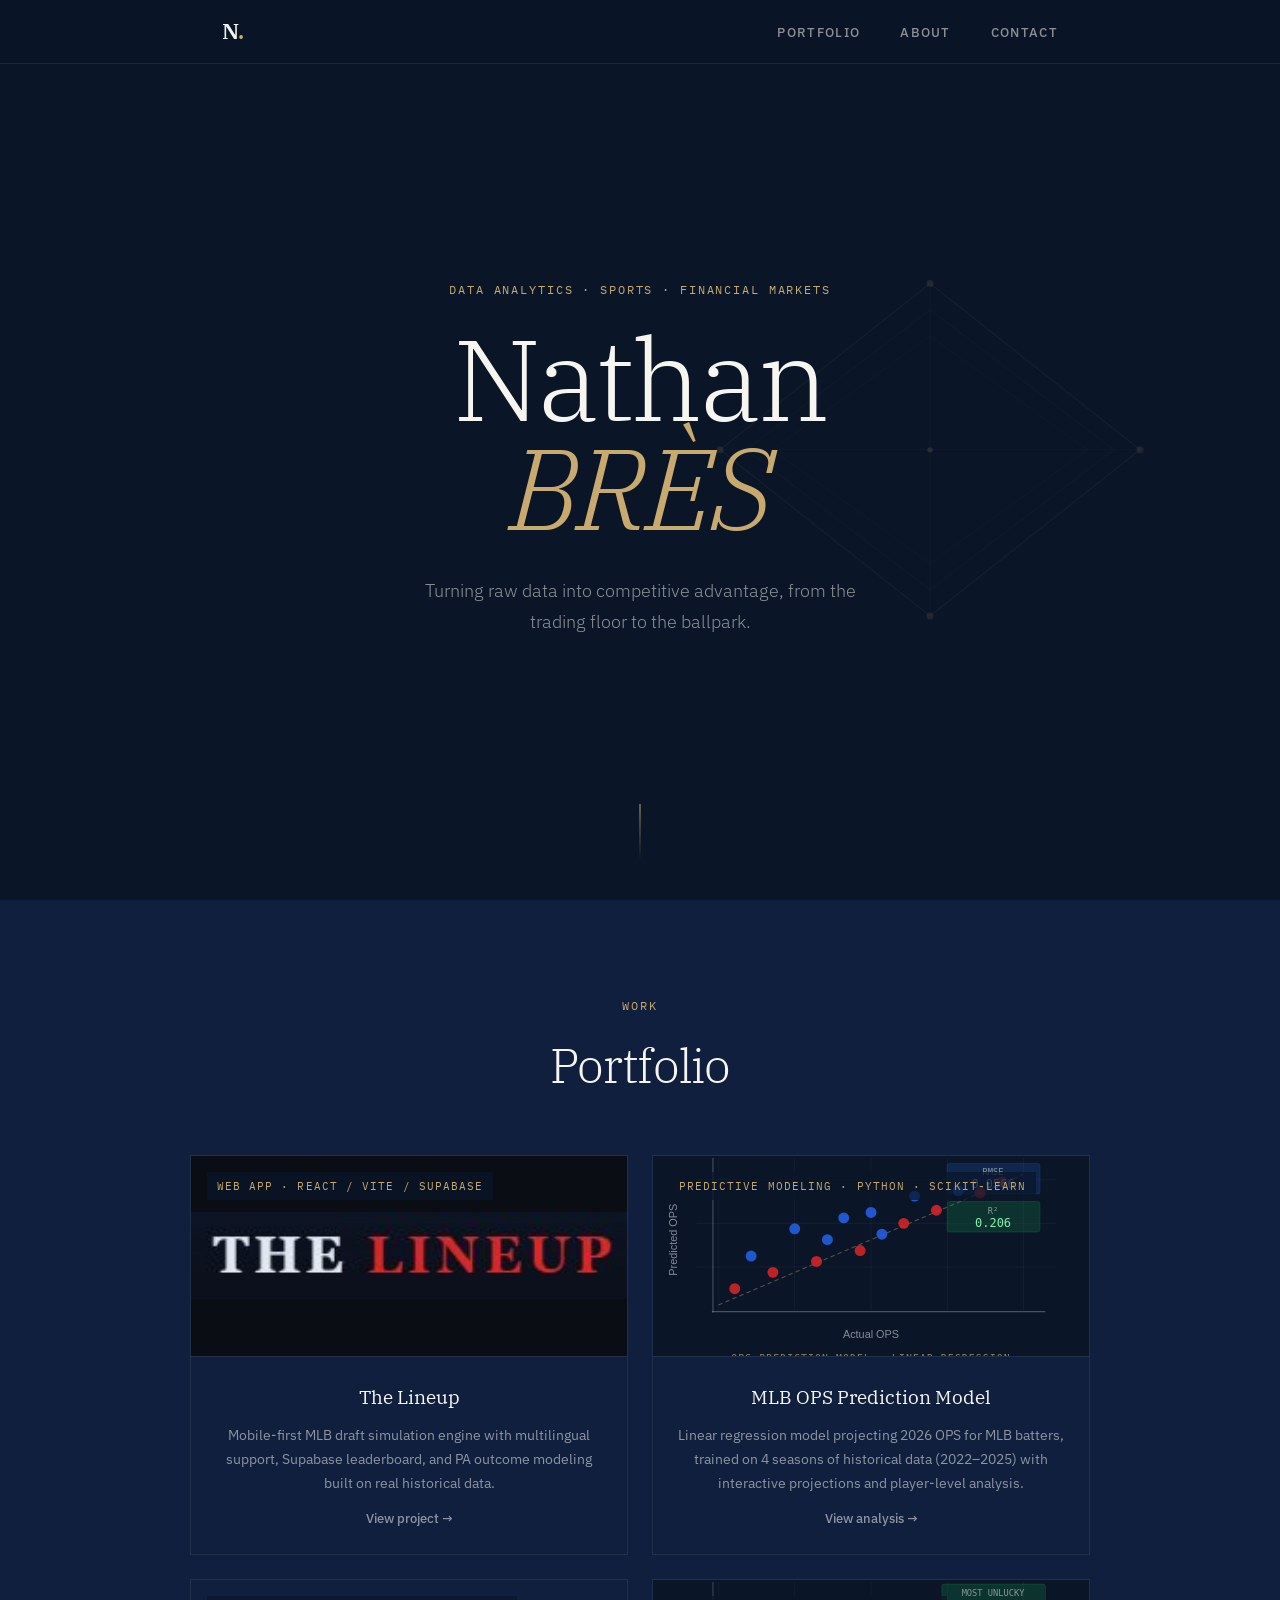
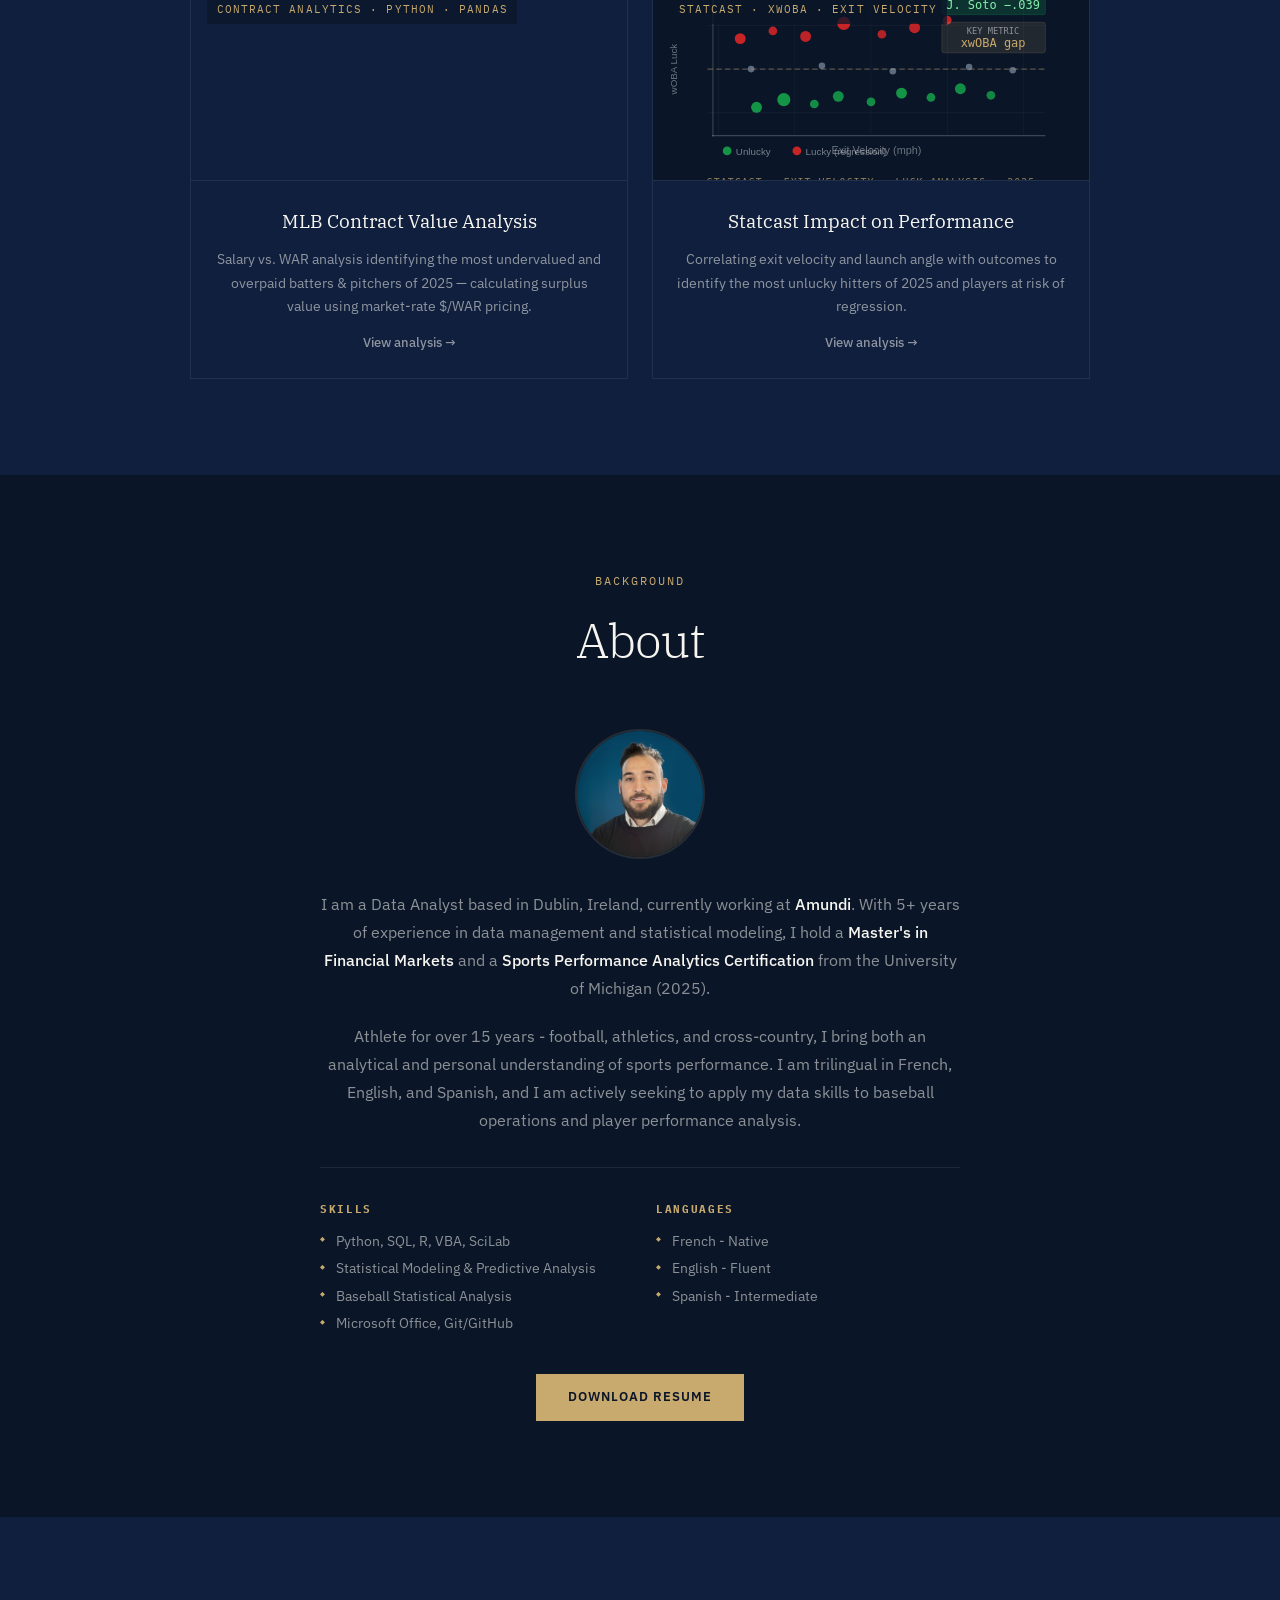
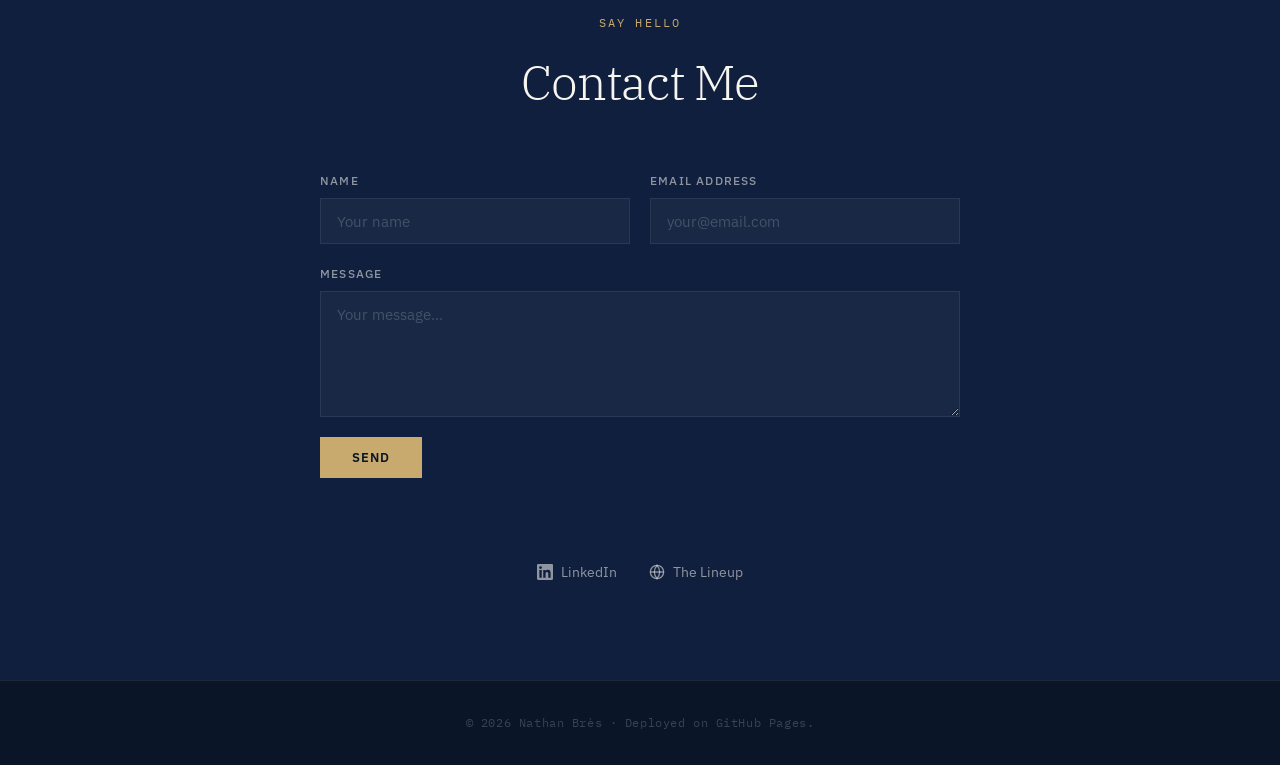
==== commit b1e19422: "Add Statcast impact analysis" ====
--- a/index.html
+++ b/index.html
@@ -80,12 +80,22 @@
           </div>
         </div>
         <div class="port-card" data-url="contract-value.html">
-          <div class="card-thumb card-thumb--contract">
+          <div class="card-thumb card-thumb--contract" style="background-image:url('img/contract-thumb.svg');background-size:cover;background-position:center;">
             <span class="card-tag">Contract Analytics · Python · Pandas</span>
           </div>
           <div class="card-body">
             <h3>MLB Contract Value Analysis</h3>
-            <p>Salary vs. WAR analysis identifying the most undervalued and overpaid batters of 2025 — calculating surplus value using market-rate $/WAR pricing.</p>
+            <p>Salary vs. WAR analysis identifying the most undervalued and overpaid batters & pitchers of 2025 — calculating surplus value using market-rate $/WAR pricing.</p>
+            <span class="card-cta">View analysis →</span>
+          </div>
+        </div>
+        <div class="port-card" data-url="statcast.html">
+          <div class="card-thumb card-thumb--statcast" style="background-image:url('img/statcast-thumb.svg');background-size:cover;background-position:center;">
+            <span class="card-tag">Statcast · xwOBA · Exit Velocity</span>
+          </div>
+          <div class="card-body">
+            <h3>Statcast Impact on Performance</h3>
+            <p>Correlating exit velocity and launch angle with outcomes to identify the most unlucky hitters of 2025 and players at risk of regression.</p>
             <span class="card-cta">View analysis →</span>
           </div>
         </div>
--- a/css/style.css
+++ b/css/style.css
@@ -0,0 +1,577 @@
+/* ═══════════════════════════════════════
+   TOKENS
+═══════════════════════════════════════ */
+:root {
+  --navy:      #0A1628;
+  --navy-mid:  #0F1F3D;
+  --navy-light:#1A2E4A;
+  --gold:      #C8A96E;
+  --gold-dim:  rgba(200, 169, 110, 0.15);
+  --white:     #F7F5F0;
+  --muted:     rgba(247, 245, 240, 0.55);
+  --border:    rgba(247, 245, 240, 0.08);
+
+  --font-serif: 'IBM Plex Serif', Georgia, serif;
+  --font-sans:  'IBM Plex Sans', system-ui, sans-serif;
+  --font-mono:  'IBM Plex Mono', monospace;
+
+  --max-w: 900px;
+  --nav-h: 64px;
+}
+
+/* ═══════════════════════════════════════
+   RESET & BASE
+═══════════════════════════════════════ */
+*, *::before, *::after { box-sizing: border-box; margin: 0; padding: 0; }
+html { scroll-behavior: smooth; overflow-x: hidden; }
+body {
+  background: var(--navy);
+  color: var(--white);
+  font-family: var(--font-sans);
+  font-size: 16px;
+  line-height: 1.7;
+  -webkit-font-smoothing: antialiased;
+  overflow-x: hidden;
+  width: 100%;
+}
+a { color: inherit; text-decoration: none; }
+ul { list-style: none; }
+
+/* ═══════════════════════════════════════
+   NAV
+═══════════════════════════════════════ */
+#navbar {
+  position: fixed;
+  top: 0; left: 0; right: 0;
+  z-index: 100;
+  height: var(--nav-h);
+  background: rgba(10, 22, 40, 0.92);
+  backdrop-filter: blur(12px);
+  border-bottom: 1px solid var(--border);
+  transition: background 0.3s;
+}
+.nav-inner {
+  max-width: var(--max-w);
+  margin: 0 auto;
+  padding: 0 2rem;
+  height: 100%;
+  display: flex;
+  align-items: center;
+  justify-content: space-between;
+}
+.nav-logo {
+  font-family: var(--font-serif);
+  font-size: 1.4rem;
+  font-weight: 600;
+  color: var(--white);
+  transition: color 0.2s;
+}
+.nav-logo:hover { color: var(--gold); }
+.nav-logo .dot { color: var(--gold); }
+.nav-links { display: flex; gap: 2.5rem; }
+.nav-links a {
+  font-size: 0.82rem;
+  font-weight: 500;
+  letter-spacing: 0.1em;
+  text-transform: uppercase;
+  color: var(--muted);
+  transition: color 0.2s;
+}
+.nav-links a:hover { color: var(--white); }
+
+/* ═══════════════════════════════════════
+   HERO
+═══════════════════════════════════════ */
+#hero {
+  position: relative;
+  min-height: 100vh;
+  width: 100%;
+  display: flex;
+  align-items: center;
+  padding: var(--nav-h) 2rem 0;
+  overflow: hidden;
+}
+.diamond-bg {
+  position: absolute;
+  inset: 0;
+  display: flex;
+  align-items: center;
+  justify-content: center;
+  pointer-events: none;
+}
+.hero-content {
+  position: relative;
+  max-width: var(--max-w);
+  margin: 0 auto;
+  width: 100%;
+  padding: 4rem 0;
+  text-align: center;
+}
+.diamond-bg svg { width: 60%; max-width: 700px; opacity: 0.8; right: 0; position: absolute; }
+.hero-eyebrow {
+  font-family: var(--font-mono);
+  font-size: 0.78rem;
+  letter-spacing: 0.15em;
+  text-transform: uppercase;
+  color: var(--gold);
+  margin-bottom: 1.5rem;
+}
+.hero-name {
+  font-family: var(--font-serif);
+  font-size: clamp(3.5rem, 9vw, 7.5rem);
+  font-weight: 300;
+  line-height: 0.95;
+  letter-spacing: -0.02em;
+  color: var(--white);
+  margin-bottom: 2rem;
+}
+.hero-surname { font-style: italic; color: var(--gold); }
+.hero-tagline {
+  font-size: clamp(1rem, 2vw, 1.15rem);
+  font-weight: 300;
+  color: var(--muted);
+  max-width: 460px;
+  margin: 0 auto 3rem;
+  line-height: 1.7;
+}
+.hero-cta { display: flex; gap: 1rem; flex-wrap: wrap; }
+.hero-scroll-hint {
+  position: absolute;
+  bottom: 2.5rem;
+  left: 50%;
+  transform: translateX(-50%);
+}
+.hero-scroll-hint span {
+  display: block;
+  width: 1px;
+  height: 56px;
+  background: linear-gradient(to bottom, var(--gold), transparent);
+  animation: scrollLine 2s ease-in-out infinite;
+}
+@keyframes scrollLine {
+  0%   { transform: scaleY(0); transform-origin: top; opacity: 0; }
+  50%  { transform: scaleY(1); transform-origin: top; opacity: 1; }
+  100% { transform: scaleY(1); transform-origin: bottom; opacity: 0; }
+}
+
+/* ═══════════════════════════════════════
+   BUTTONS
+═══════════════════════════════════════ */
+.btn-primary {
+  display: inline-block;
+  padding: 0.75rem 2rem;
+  background: var(--gold);
+  color: var(--navy);
+  font-size: 0.82rem;
+  font-weight: 600;
+  letter-spacing: 0.08em;
+  text-transform: uppercase;
+  transition: background 0.2s, transform 0.15s;
+  cursor: pointer;
+  border: none;
+  font-family: var(--font-sans);
+}
+.btn-primary:hover { background: #dbbf7e; transform: translateY(-1px); }
+.btn-ghost {
+  display: inline-block;
+  padding: 0.75rem 2rem;
+  border: 1px solid var(--border);
+  color: var(--muted);
+  font-size: 0.82rem;
+  font-weight: 500;
+  letter-spacing: 0.08em;
+  text-transform: uppercase;
+  transition: border-color 0.2s, color 0.2s;
+}
+.btn-ghost:hover { border-color: var(--gold); color: var(--white); }
+
+/* ═══════════════════════════════════════
+   SECTIONS
+═══════════════════════════════════════ */
+section { padding: 6rem 2rem; width: 100%; text-align: center; }
+.section-inner { max-width: var(--max-w); margin: 0 auto; width: 100%; }
+.section-header { margin-bottom: 3rem; }
+.section-label {
+  display: block;
+  font-family: var(--font-mono);
+  font-size: 0.72rem;
+  letter-spacing: 0.18em;
+  text-transform: uppercase;
+  color: var(--gold);
+  margin-bottom: 0.6rem;
+}
+.section-header h2 {
+  font-family: var(--font-serif);
+  font-size: clamp(2rem, 5vw, 3rem);
+  font-weight: 300;
+  letter-spacing: -0.02em;
+  color: var(--white);
+}
+
+/* ═══════════════════════════════════════
+   PORTFOLIO
+═══════════════════════════════════════ */
+#portfolio { background: var(--navy-mid); }
+
+.portfolio-grid {
+  display: grid;
+  grid-template-columns: repeat(auto-fill, minmax(320px, 1fr));
+  gap: 1.5rem;
+}
+.portfolio-grid--single {
+  grid-template-columns: minmax(320px, 480px);
+}
+
+.port-card {
+  background: var(--navy-mid);
+  cursor: pointer;
+  transition: background 0.25s;
+  display: flex;
+  flex-direction: column;
+  border: 1px solid var(--border);
+}
+.port-card:hover { background: var(--navy-light); }
+.port-card:hover .card-cta { color: var(--gold); }
+
+.card-thumb {
+  height: 200px;
+  position: relative;
+  overflow: hidden;
+}
+.card-thumb--lineup {
+  background-image: url('../img/lineup-thumb.png');
+  background-size: contain;
+  background-position: center;
+  background-repeat: no-repeat;
+  background-color: #0a0d14;
+}
+.card-thumb--statcast {
+  background: linear-gradient(135deg, #0f1f2e 0%, #0a1628 100%);
+}
+.card-thumb--contract {
+  background: linear-gradient(135deg, #1a2e1a 0%, #0f200f 100%);
+}
+.card-thumb--ops {
+  background-image: url('../img/ops-thumb.svg');
+  background-size: cover;
+  background-position: center;
+  background-color: #0a1628;
+}
+  background-image: url('../img/lineup-thumb.png');
+  background-size: contain;
+  background-position: center;
+  background-repeat: no-repeat;
+  background-color: #0a0d14;
+}
+.card-thumb::after {
+  content: '';
+  position: absolute;
+  inset: 0;
+  background-image: url("data:image/svg+xml,%3Csvg width='40' height='40' viewBox='0 0 40 40' xmlns='http://www.w3.org/2000/svg'%3E%3Cpolygon points='20,4 36,20 20,36 4,20' fill='none' stroke='rgba(200,169,110,0.08)' stroke-width='1'/%3E%3C/svg%3E");
+  background-size: 40px 40px;
+}
+.card-tag {
+  position: absolute;
+  top: 1rem; left: 1rem;
+  font-family: var(--font-mono);
+  font-size: 0.68rem;
+  letter-spacing: 0.1em;
+  text-transform: uppercase;
+  color: var(--gold);
+  background: rgba(10, 22, 40, 0.75);
+  padding: 0.3rem 0.6rem;
+  z-index: 1;
+}
+.card-body {
+  padding: 1.5rem;
+  flex: 1;
+  display: flex;
+  flex-direction: column;
+  gap: 0.6rem;
+  border-top: 1px solid var(--border);
+}
+.card-body h3 {
+  font-family: var(--font-serif);
+  font-size: 1.2rem;
+  font-weight: 400;
+  color: var(--white);
+}
+.card-body p { font-size: 0.9rem; color: var(--muted); line-height: 1.65; flex: 1; }
+.card-cta {
+  font-size: 0.8rem;
+  font-weight: 500;
+  color: var(--muted);
+  transition: color 0.2s;
+  margin-top: 0.25rem;
+}
+
+/* ═══════════════════════════════════════
+   ABOUT
+═══════════════════════════════════════ */
+#about { background: var(--navy); }
+
+.about-inner {
+  display: flex;
+  flex-direction: column;
+  align-items: center;
+  gap: 2rem;
+}
+.about-photo-wrap { padding-top: 0; }
+.about-photo {
+  width: 130px;
+  height: 130px;
+  border-radius: 50%;
+  object-fit: cover;
+  object-position: center top;
+  border: 2px solid var(--gold-dim);
+  filter: grayscale(10%);
+  display: block;
+}
+.about-text p {
+  color: var(--muted);
+  font-size: 0.97rem;
+  margin-bottom: 1.25rem;
+  line-height: 1.8;
+  max-width: 640px;
+  margin-left: auto;
+  margin-right: auto;
+}
+.about-text p strong { color: var(--white); font-weight: 500; }
+
+.about-details {
+  display: grid;
+  grid-template-columns: 1fr 1fr;
+  gap: 2rem;
+  margin: 2rem auto 2.5rem;
+  padding-top: 2rem;
+  border-top: 1px solid var(--border);
+  max-width: 640px;
+  width: 100%;
+  text-align: left;
+}
+.about-col h4 {
+  font-family: var(--font-mono);
+  font-size: 0.7rem;
+  letter-spacing: 0.15em;
+  text-transform: uppercase;
+  color: var(--gold);
+  margin-bottom: 0.75rem;
+}
+.about-col ul { display: flex; flex-direction: column; gap: 0.4rem; }
+.about-col li {
+  font-size: 0.88rem;
+  color: var(--muted);
+  padding-left: 1rem;
+  position: relative;
+  line-height: 1.5;
+}
+.about-col li::before {
+  content: '◆';
+  position: absolute;
+  left: 0;
+  font-size: 0.4rem;
+  color: var(--gold);
+  top: 0.55em;
+}
+
+/* ═══════════════════════════════════════
+   CONTACT
+═══════════════════════════════════════ */
+#contact { background: var(--navy-mid); }
+.contact-form {
+  max-width: 640px;
+  width: 100%;
+  margin: 0 auto;
+  display: flex;
+  flex-direction: column;
+  gap: 1.25rem;
+  text-align: left;
+}
+.form-row {
+  display: grid;
+  grid-template-columns: 1fr 1fr;
+  gap: 1.25rem;
+}
+.form-group { display: flex; flex-direction: column; gap: 0.4rem; }
+.form-group label {
+  font-size: 0.75rem;
+  font-weight: 500;
+  letter-spacing: 0.1em;
+  text-transform: uppercase;
+  color: var(--muted);
+}
+.form-group input,
+.form-group textarea {
+  background: rgba(247, 245, 240, 0.04);
+  border: 1px solid var(--border);
+  color: var(--white);
+  font-family: var(--font-sans);
+  font-size: 0.95rem;
+  padding: 0.75rem 1rem;
+  transition: border-color 0.2s, background 0.2s;
+  resize: vertical;
+  outline: none;
+  -webkit-appearance: none;
+}
+.form-group input::placeholder,
+.form-group textarea::placeholder { color: rgba(247, 245, 240, 0.2); }
+.form-group input:focus,
+.form-group textarea:focus {
+  border-color: var(--gold);
+  background: rgba(200, 169, 110, 0.04);
+}
+.contact-form .btn-primary { align-self: flex-start; }
+.form-status {
+  font-family: var(--font-mono);
+  font-size: 0.78rem;
+  color: var(--gold);
+  min-height: 1.2em;
+}
+
+.contact-links {
+  display: flex;
+  gap: 2rem;
+  margin-top: 3rem;
+  flex-wrap: wrap;
+  justify-content: center;
+}
+.contact-link {
+  display: flex;
+  align-items: center;
+  gap: 0.5rem;
+  font-size: 0.85rem;
+  color: var(--muted);
+  transition: color 0.2s;
+}
+.contact-link svg { width: 16px; height: 16px; }
+.contact-link:hover { color: var(--gold); }
+
+/* ═══════════════════════════════════════
+   FOOTER
+═══════════════════════════════════════ */
+footer {
+  border-top: 1px solid var(--border);
+  padding: 2rem;
+  text-align: center;
+  font-family: var(--font-mono);
+  font-size: 0.72rem;
+  color: rgba(247, 245, 240, 0.2);
+  letter-spacing: 0.05em;
+}
+
+/* ═══════════════════════════════════════
+   MODALS
+═══════════════════════════════════════ */
+.modal-overlay {
+  position: fixed;
+  inset: 0;
+  background: rgba(5, 10, 20, 0.88);
+  backdrop-filter: blur(6px);
+  z-index: 200;
+  display: flex;
+  align-items: center;
+  justify-content: center;
+  padding: 2rem;
+  opacity: 0;
+  pointer-events: none;
+  transition: opacity 0.25s;
+}
+.modal-overlay.active { opacity: 1; pointer-events: all; }
+.modal {
+  background: var(--navy-mid);
+  border: 1px solid var(--border);
+  max-width: 600px;
+  width: 100%;
+  max-height: 90vh;
+  overflow-y: auto;
+  position: relative;
+  display: none;
+}
+.modal-overlay.active .modal.active { display: block; }
+.modal-close {
+  position: absolute;
+  top: 1.25rem; right: 1.25rem;
+  background: none;
+  border: none;
+  color: var(--muted);
+  font-size: 1rem;
+  cursor: pointer;
+  padding: 0.25rem;
+  transition: color 0.2s;
+  font-family: var(--font-sans);
+}
+.modal-close:hover { color: var(--white); }
+.modal-header {
+  padding: 2rem 2rem 1rem;
+  border-bottom: 1px solid var(--border);
+}
+.modal-tag {
+  display: block;
+  font-family: var(--font-mono);
+  font-size: 0.7rem;
+  letter-spacing: 0.12em;
+  text-transform: uppercase;
+  color: var(--gold);
+  margin-bottom: 0.5rem;
+}
+.modal-header h3 {
+  font-family: var(--font-serif);
+  font-size: 1.6rem;
+  font-weight: 300;
+  color: var(--white);
+}
+.modal-body {
+  padding: 1.75rem 2rem 2rem;
+  display: flex;
+  flex-direction: column;
+  gap: 1.25rem;
+}
+.modal-body p { font-size: 0.95rem; color: var(--muted); line-height: 1.75; }
+.modal-features { display: flex; flex-direction: column; gap: 0.5rem; }
+.modal-features li {
+  font-size: 0.88rem;
+  color: var(--muted);
+  padding-left: 1.25rem;
+  position: relative;
+  line-height: 1.6;
+}
+.modal-features li::before {
+  content: '◆';
+  position: absolute;
+  left: 0;
+  font-size: 0.4rem;
+  color: var(--gold);
+  top: 0.58em;
+}
+.modal-meta {
+  display: flex;
+  gap: 1.5rem;
+  flex-wrap: wrap;
+  padding-top: 0.5rem;
+  border-top: 1px solid var(--border);
+}
+.modal-meta span {
+  font-family: var(--font-mono);
+  font-size: 0.72rem;
+  color: rgba(247, 245, 240, 0.4);
+}
+.modal-meta strong { color: var(--muted); }
+.modal-btn { margin-top: 0.25rem; }
+
+/* ═══════════════════════════════════════
+   RESPONSIVE
+═══════════════════════════════════════ */
+@media (max-width: 768px) {
+  section { padding: 4.5rem 1.25rem; }
+  .nav-links { gap: 1.5rem; }
+  .about-inner { grid-template-columns: 1fr; gap: 2rem; }
+  .about-photo { width: 90px; height: 90px; }
+  .about-details { grid-template-columns: 1fr; gap: 1.5rem; }
+  .form-row { grid-template-columns: 1fr; }
+  .portfolio-grid--single { grid-template-columns: 1fr; }
+}
+
+@media (prefers-reduced-motion: reduce) {
+  .hero-scroll-hint span { animation: none; }
+  * { transition: none !important; }
+}
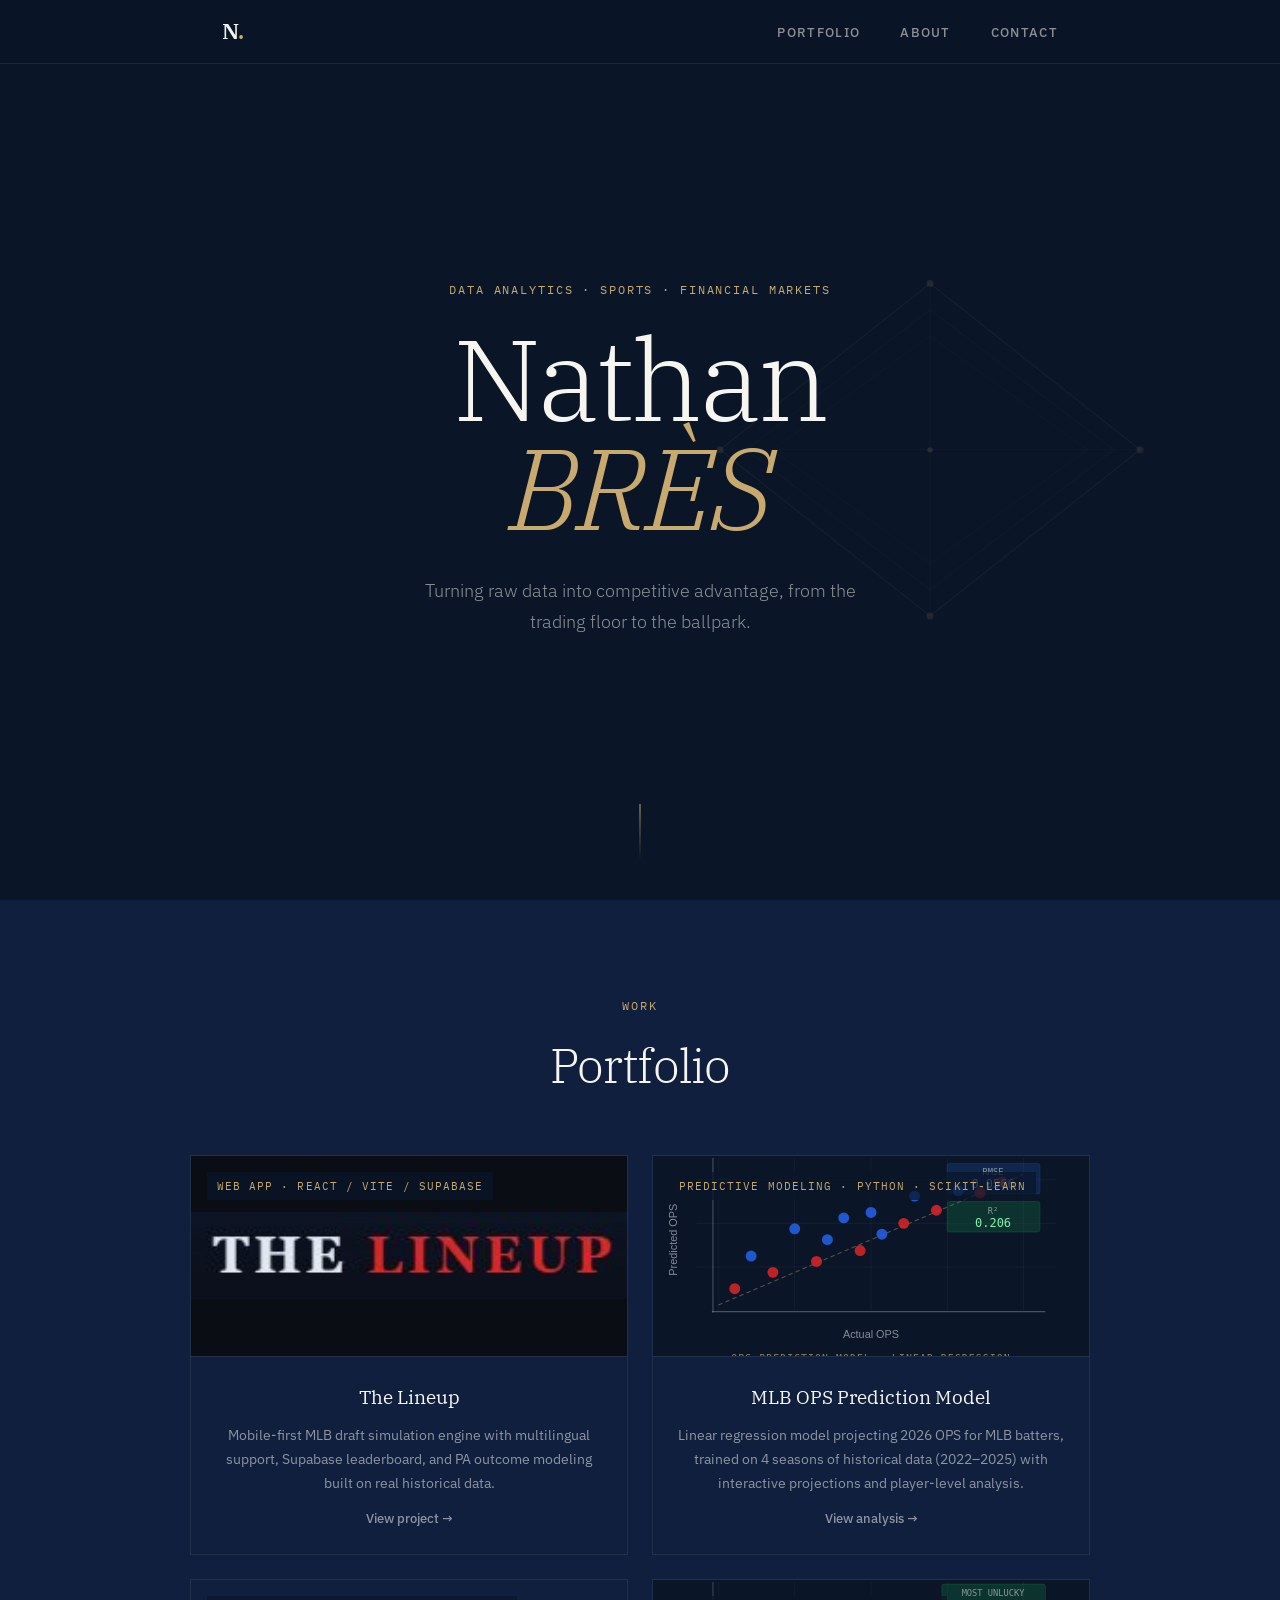
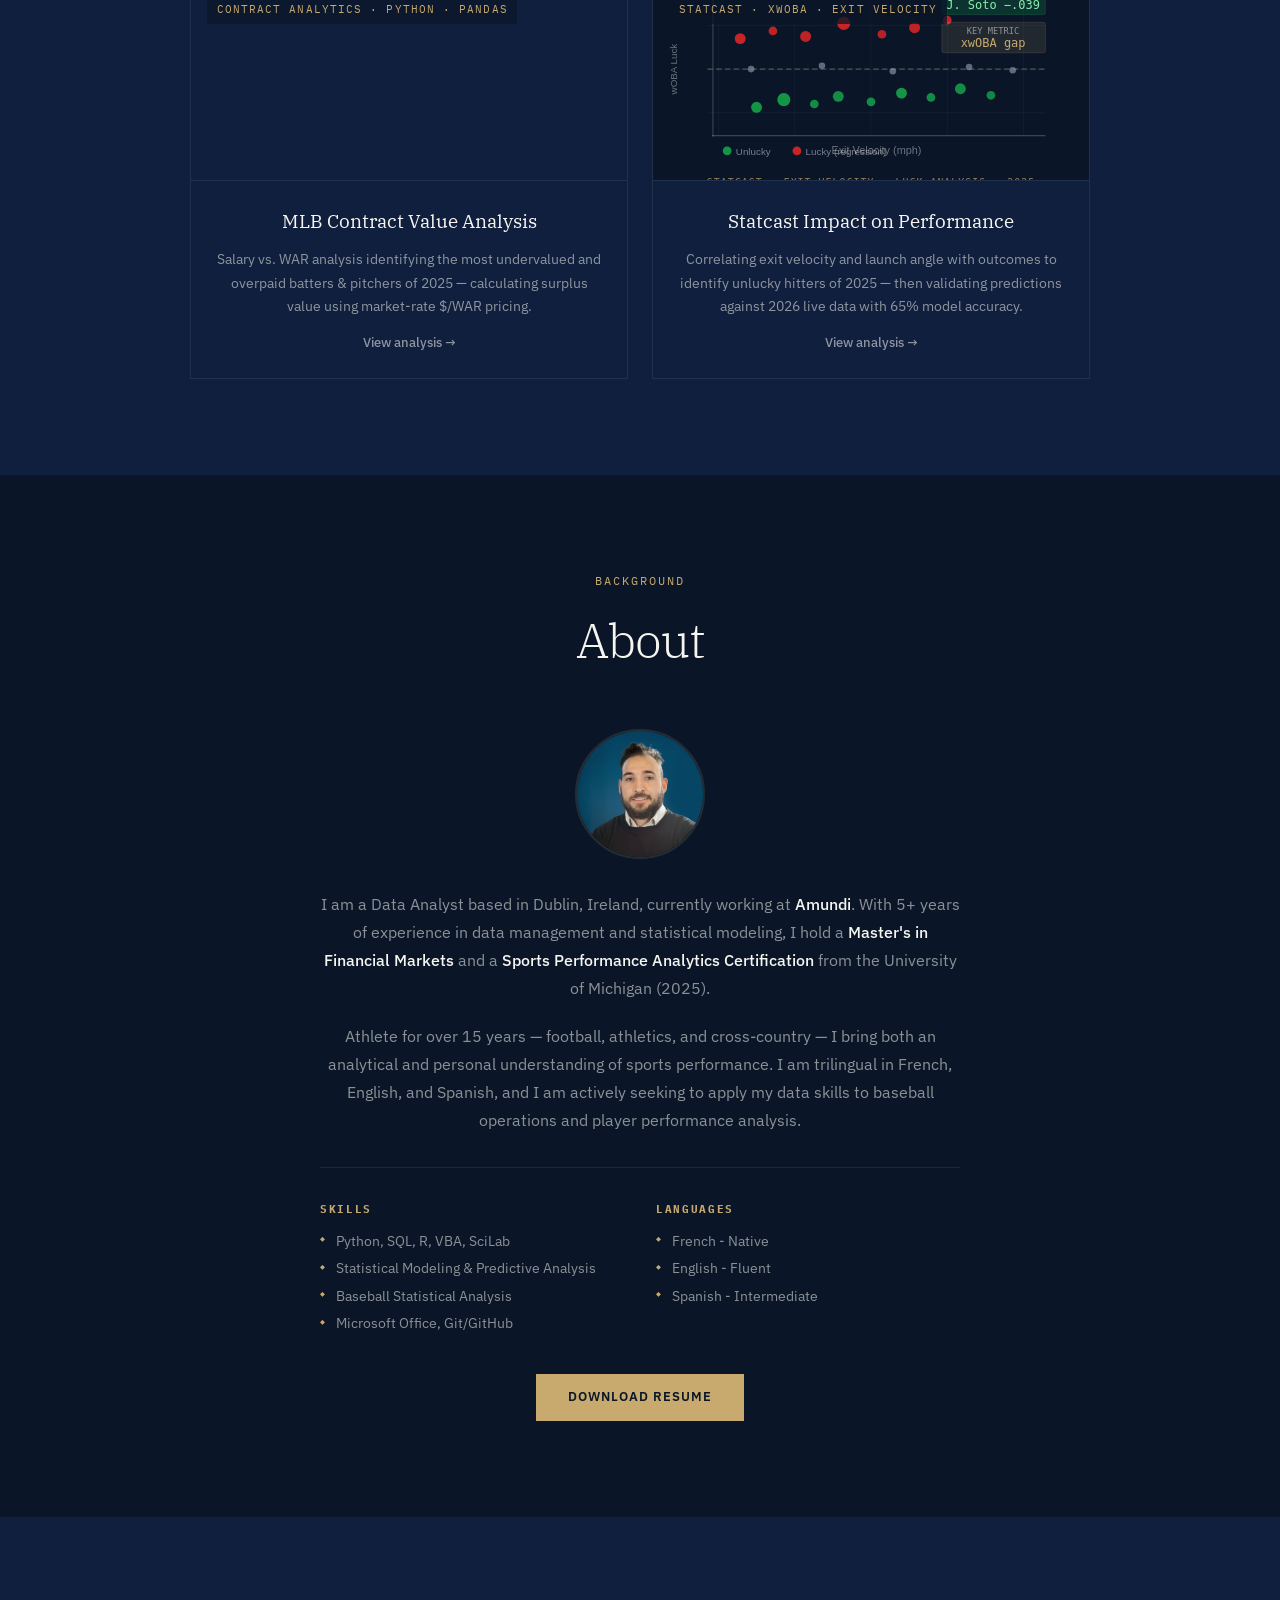
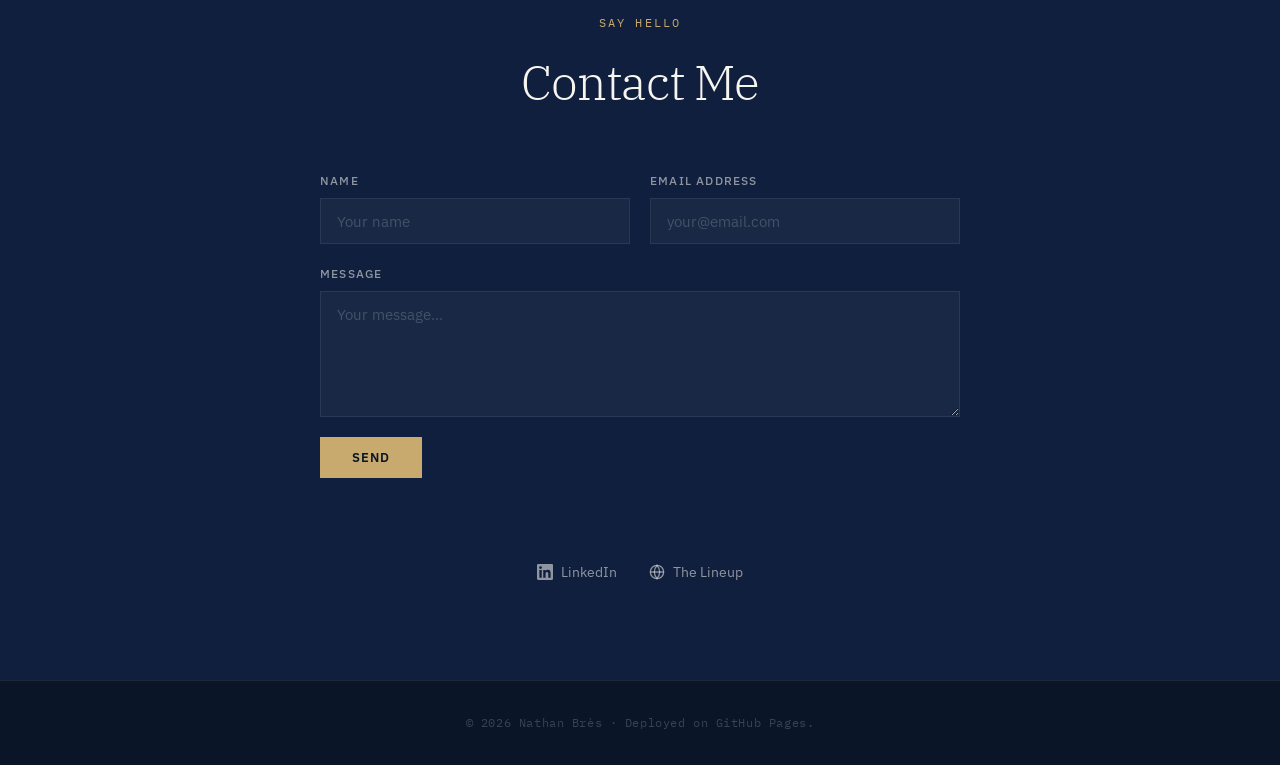
==== commit 654bf939: "Update Statcast card description with 2026 validation" ====
--- a/index.html
+++ b/index.html
@@ -95,7 +95,7 @@
           </div>
           <div class="card-body">
             <h3>Statcast Impact on Performance</h3>
-            <p>Correlating exit velocity and launch angle with outcomes to identify the most unlucky hitters of 2025 and players at risk of regression.</p>
+            <p>Correlating exit velocity and launch angle with outcomes to identify unlucky hitters of 2025 — then validating predictions against 2026 live data with 65% model accuracy.</p>
             <span class="card-cta">View analysis →</span>
           </div>
         </div>
@@ -117,7 +117,7 @@
         </div>
         <div class="about-text">
           <p>I am a Data Analyst based in Dublin, Ireland, currently working at <strong>Amundi</strong>. With 5+ years of experience in data management and statistical modeling, I hold a <strong>Master's in Financial Markets</strong> and a <strong>Sports Performance Analytics Certification</strong> from the University of Michigan (2025).</p>
-          <p>Athlete for over 15 years - football, athletics, and cross-country, I bring both an analytical and personal understanding of sports performance. I am trilingual in French, English, and Spanish, and I am actively seeking to apply my data skills to baseball operations and player performance analysis.</p>
+          <p>Athlete for over 15 years — football, athletics, and cross-country — I bring both an analytical and personal understanding of sports performance. I am trilingual in French, English, and Spanish, and I am actively seeking to apply my data skills to baseball operations and player performance analysis.</p>
 
           <div class="about-details">
             <div class="about-col">
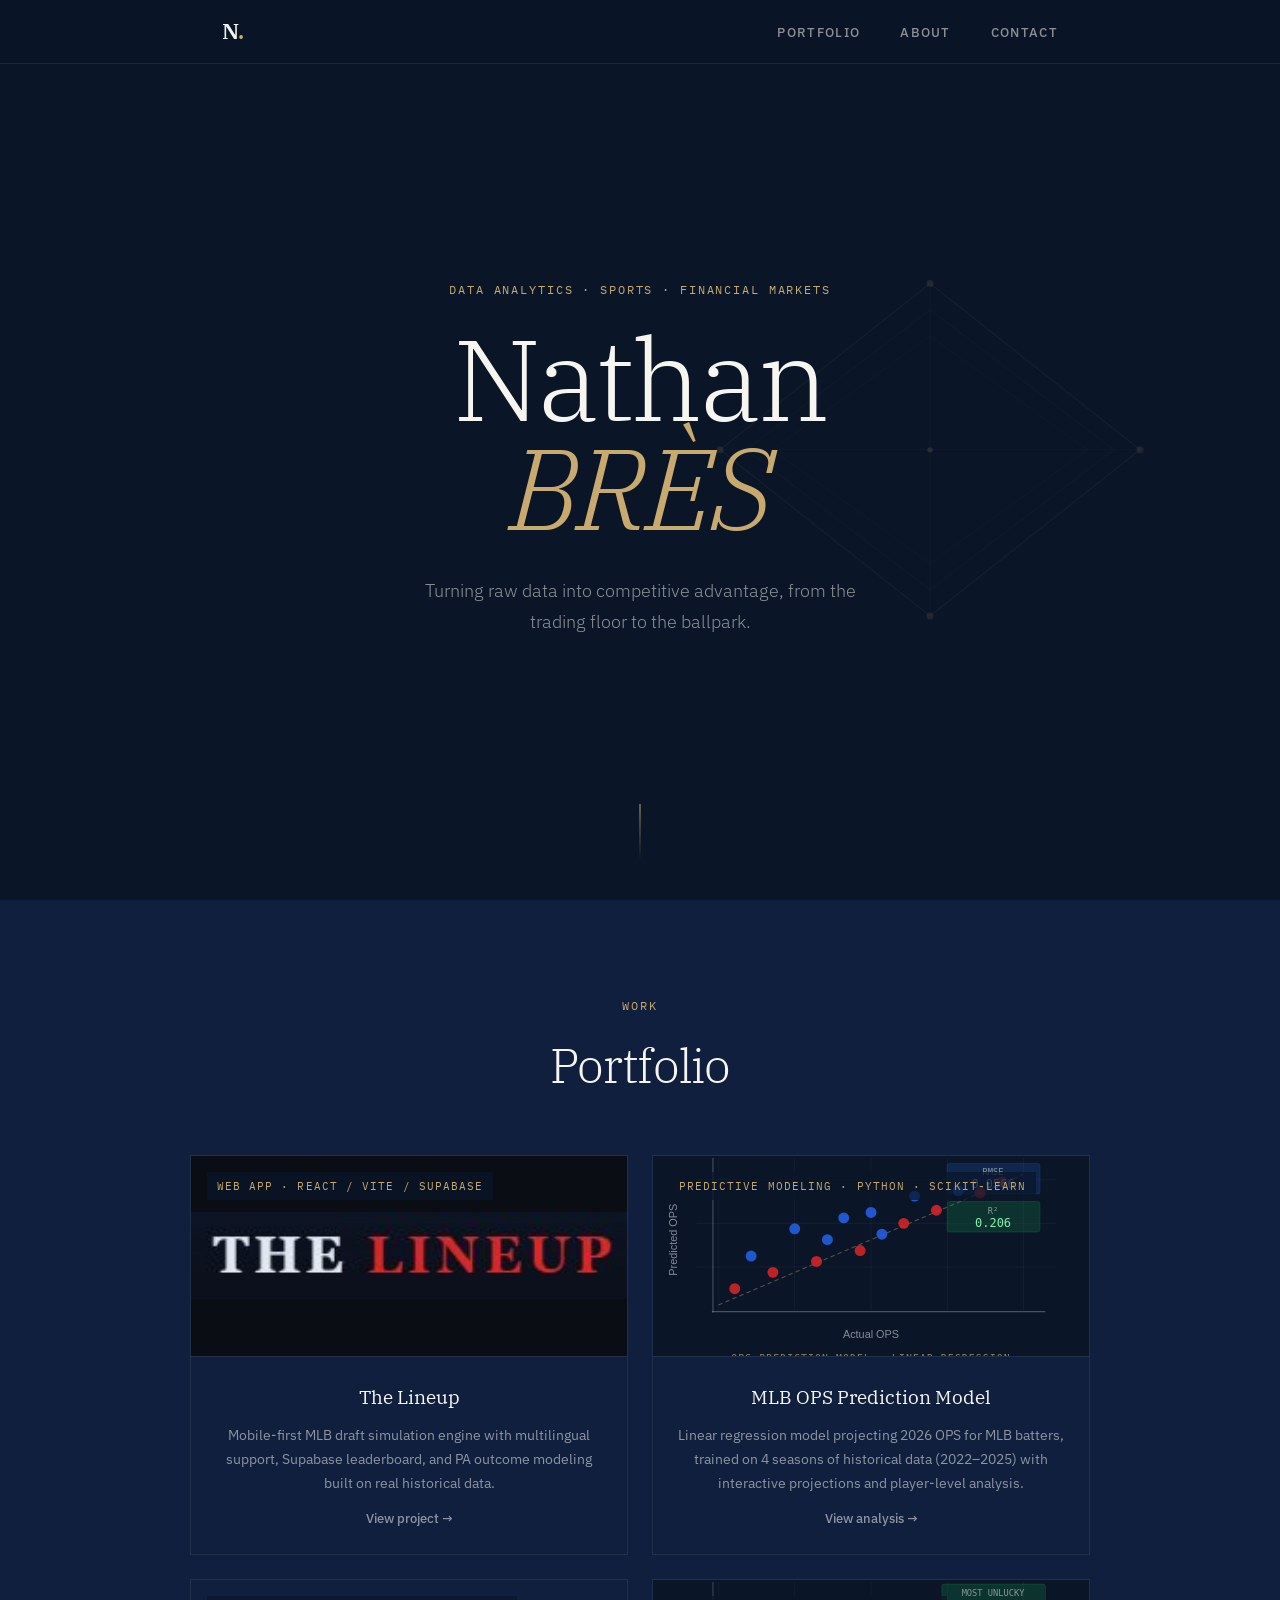
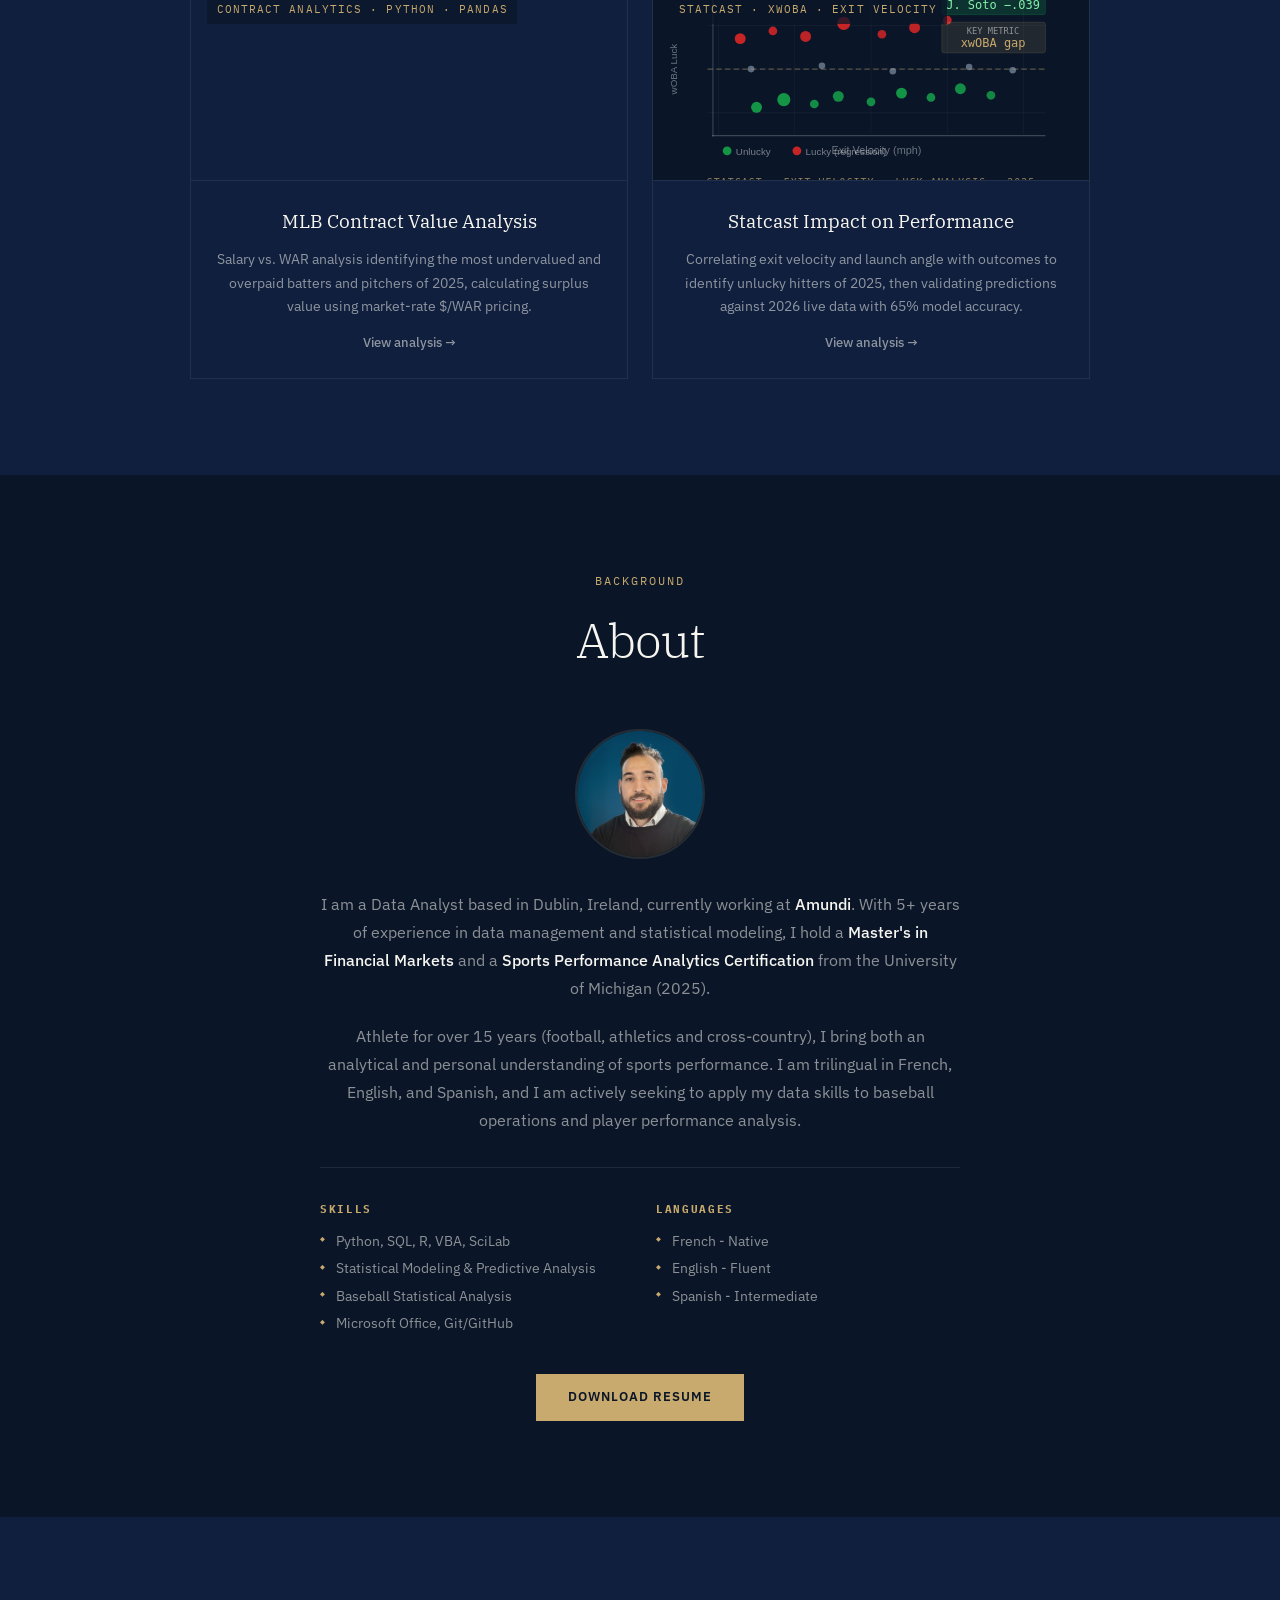
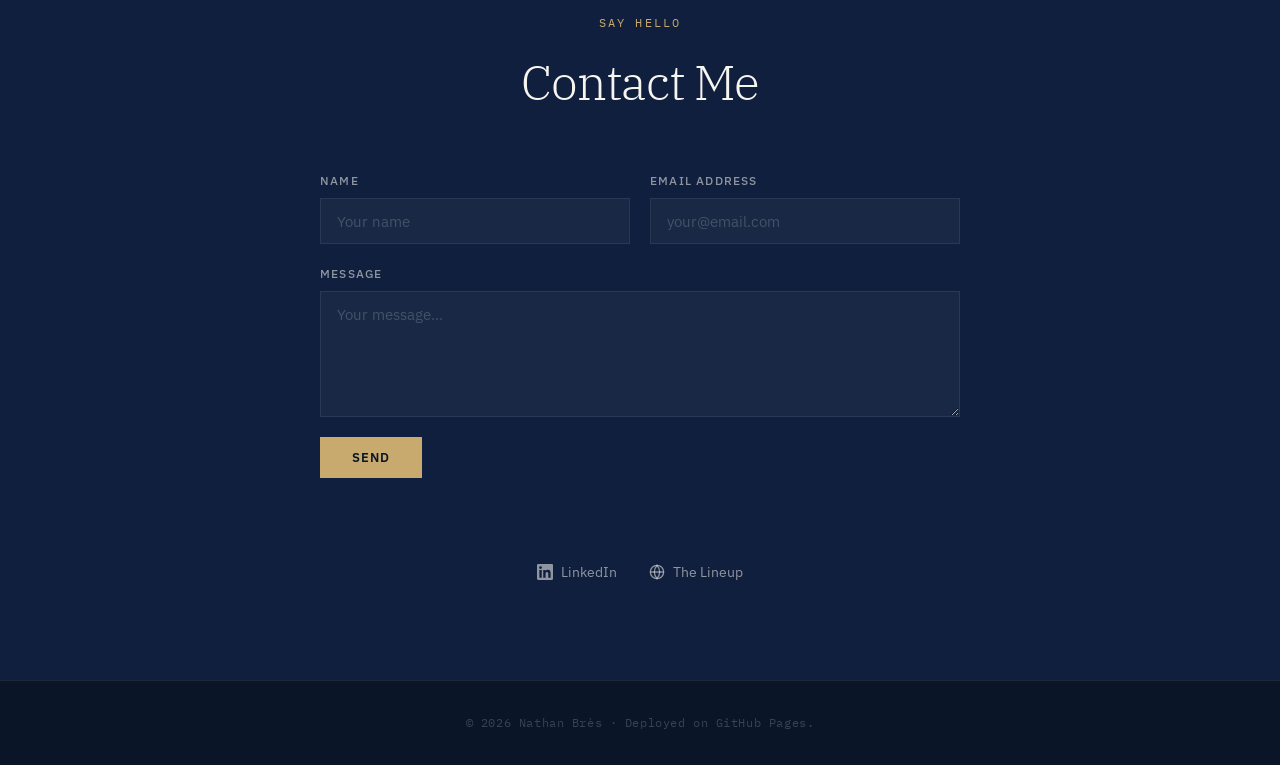
==== commit 796d26d4: "Replace em dashes with natural punctuation across all pages" ====
--- a/index.html
+++ b/index.html
@@ -85,7 +85,7 @@
           </div>
           <div class="card-body">
             <h3>MLB Contract Value Analysis</h3>
-            <p>Salary vs. WAR analysis identifying the most undervalued and overpaid batters & pitchers of 2025 — calculating surplus value using market-rate $/WAR pricing.</p>
+            <p>Salary vs. WAR analysis identifying the most undervalued and overpaid batters and pitchers of 2025, calculating surplus value using market-rate $/WAR pricing.</p>
             <span class="card-cta">View analysis →</span>
           </div>
         </div>
@@ -95,7 +95,7 @@
           </div>
           <div class="card-body">
             <h3>Statcast Impact on Performance</h3>
-            <p>Correlating exit velocity and launch angle with outcomes to identify unlucky hitters of 2025 — then validating predictions against 2026 live data with 65% model accuracy.</p>
+            <p>Correlating exit velocity and launch angle with outcomes to identify unlucky hitters of 2025, then validating predictions against 2026 live data with 65% model accuracy.</p>
             <span class="card-cta">View analysis →</span>
           </div>
         </div>
@@ -117,7 +117,7 @@
         </div>
         <div class="about-text">
           <p>I am a Data Analyst based in Dublin, Ireland, currently working at <strong>Amundi</strong>. With 5+ years of experience in data management and statistical modeling, I hold a <strong>Master's in Financial Markets</strong> and a <strong>Sports Performance Analytics Certification</strong> from the University of Michigan (2025).</p>
-          <p>Athlete for over 15 years — football, athletics, and cross-country — I bring both an analytical and personal understanding of sports performance. I am trilingual in French, English, and Spanish, and I am actively seeking to apply my data skills to baseball operations and player performance analysis.</p>
+          <p>Athlete for over 15 years (football, athletics and cross-country), I bring both an analytical and personal understanding of sports performance. I am trilingual in French, English, and Spanish, and I am actively seeking to apply my data skills to baseball operations and player performance analysis.</p>
 
           <div class="about-details">
             <div class="about-col">
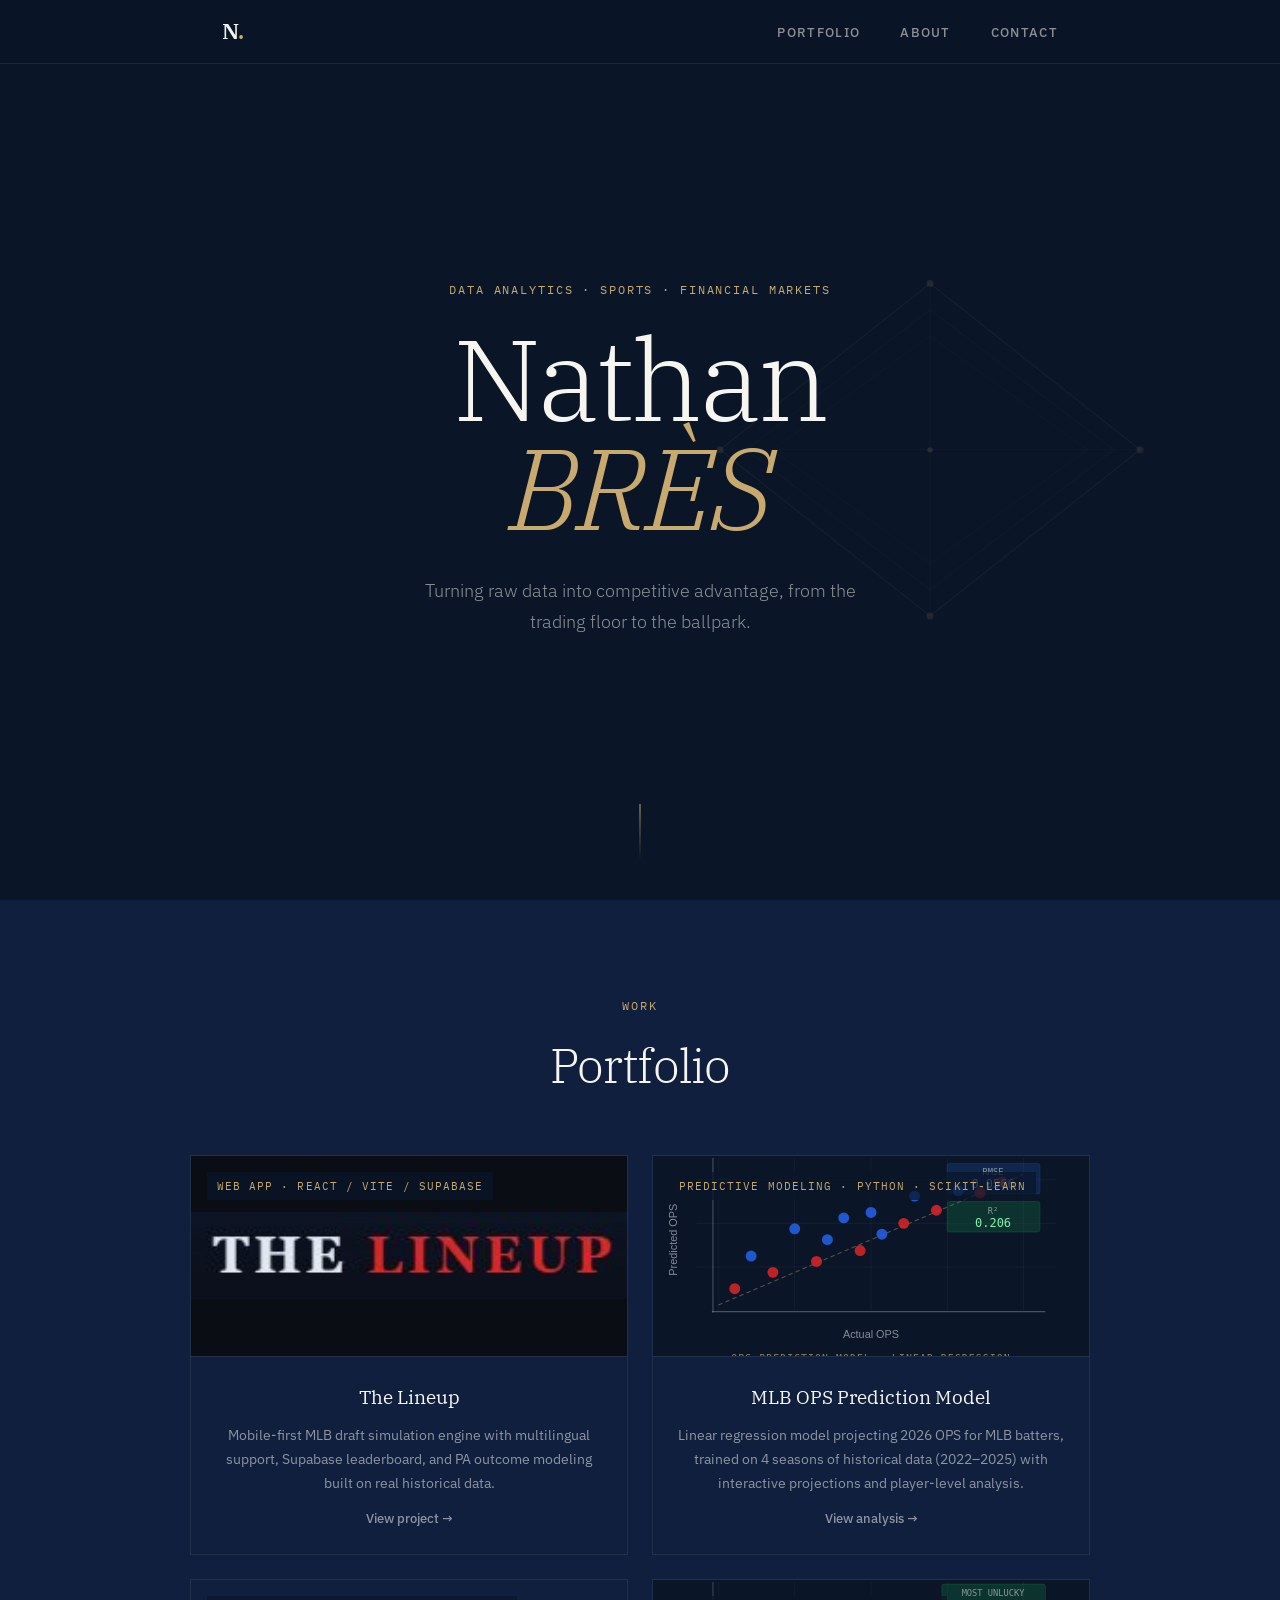
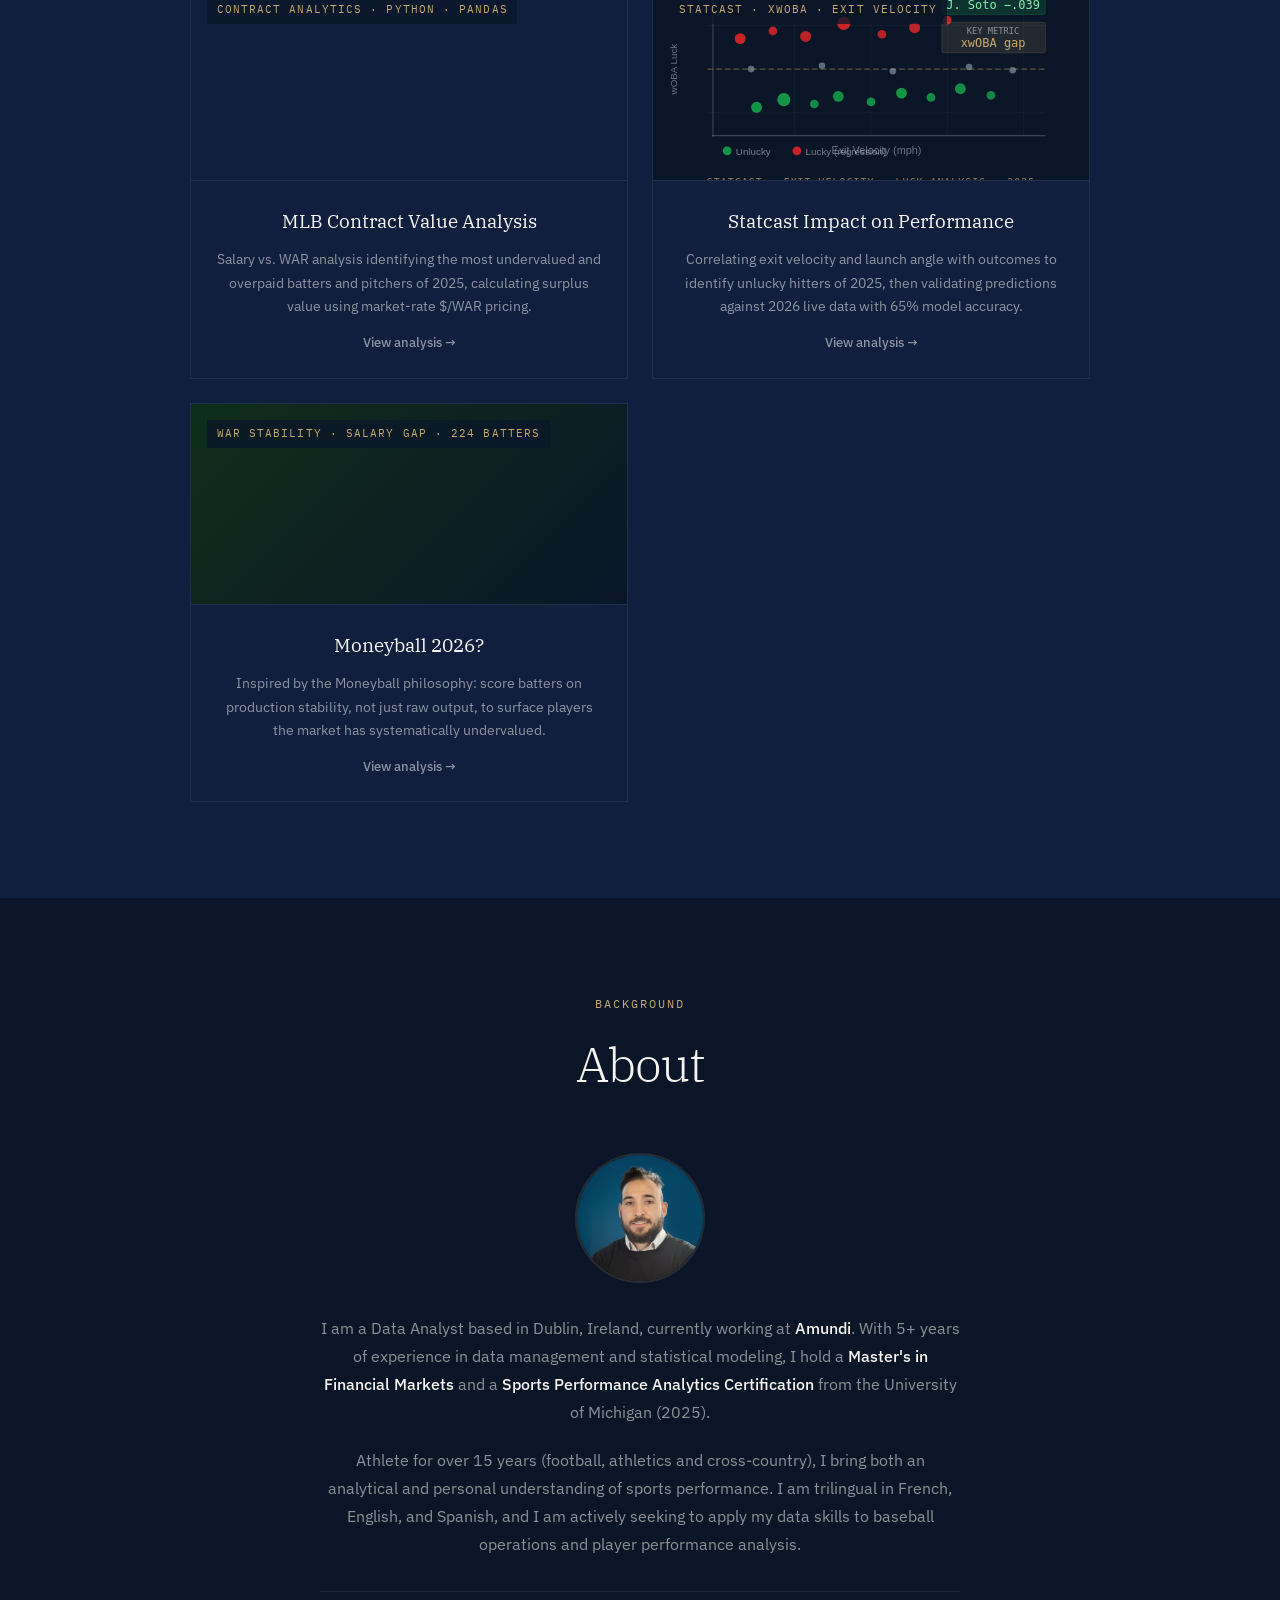
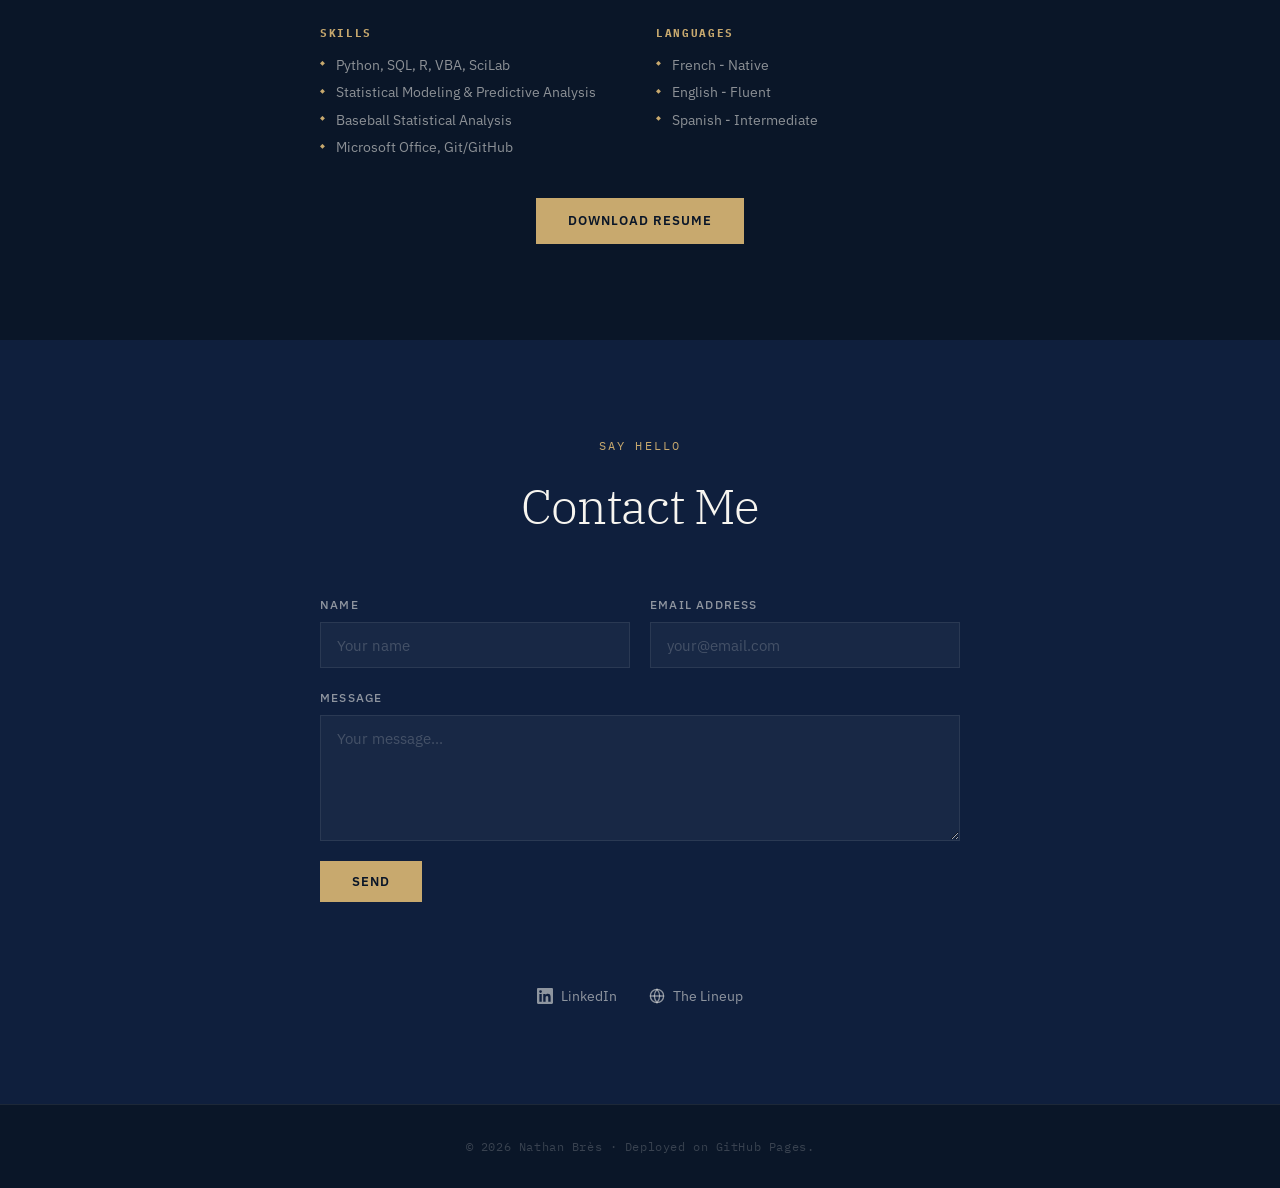
==== commit ebf6dc4b: "Add Moneyball 2026 hidden value analysis" ====
--- a/index.html
+++ b/index.html
@@ -96,6 +96,16 @@
           <div class="card-body">
             <h3>Statcast Impact on Performance</h3>
             <p>Correlating exit velocity and launch angle with outcomes to identify unlucky hitters of 2025, then validating predictions against 2026 live data with 65% model accuracy.</p>
+            <span class="card-cta">View analysis →</span>
+          </div>
+        </div>
+        <div class="port-card" data-url="hidden-value.html">
+          <div class="card-thumb card-thumb--moneyball">
+            <span class="card-tag">WAR Stability · Salary Gap · 224 Batters</span>
+          </div>
+          <div class="card-body">
+            <h3>Moneyball 2026?</h3>
+            <p>Inspired by the Moneyball philosophy: score batters on production stability, not just raw output, to surface players the market has systematically undervalued.</p>
             <span class="card-cta">View analysis →</span>
           </div>
         </div>
--- a/css/style.css
+++ b/css/style.css
@@ -244,6 +244,9 @@
   background-position: center;
   background-repeat: no-repeat;
   background-color: #0a0d14;
+}
+.card-thumb--moneyball {
+  background: linear-gradient(135deg, #0f2e1a 0%, #0a1628 100%);
 }
 .card-thumb--statcast {
   background: linear-gradient(135deg, #0f1f2e 0%, #0a1628 100%);
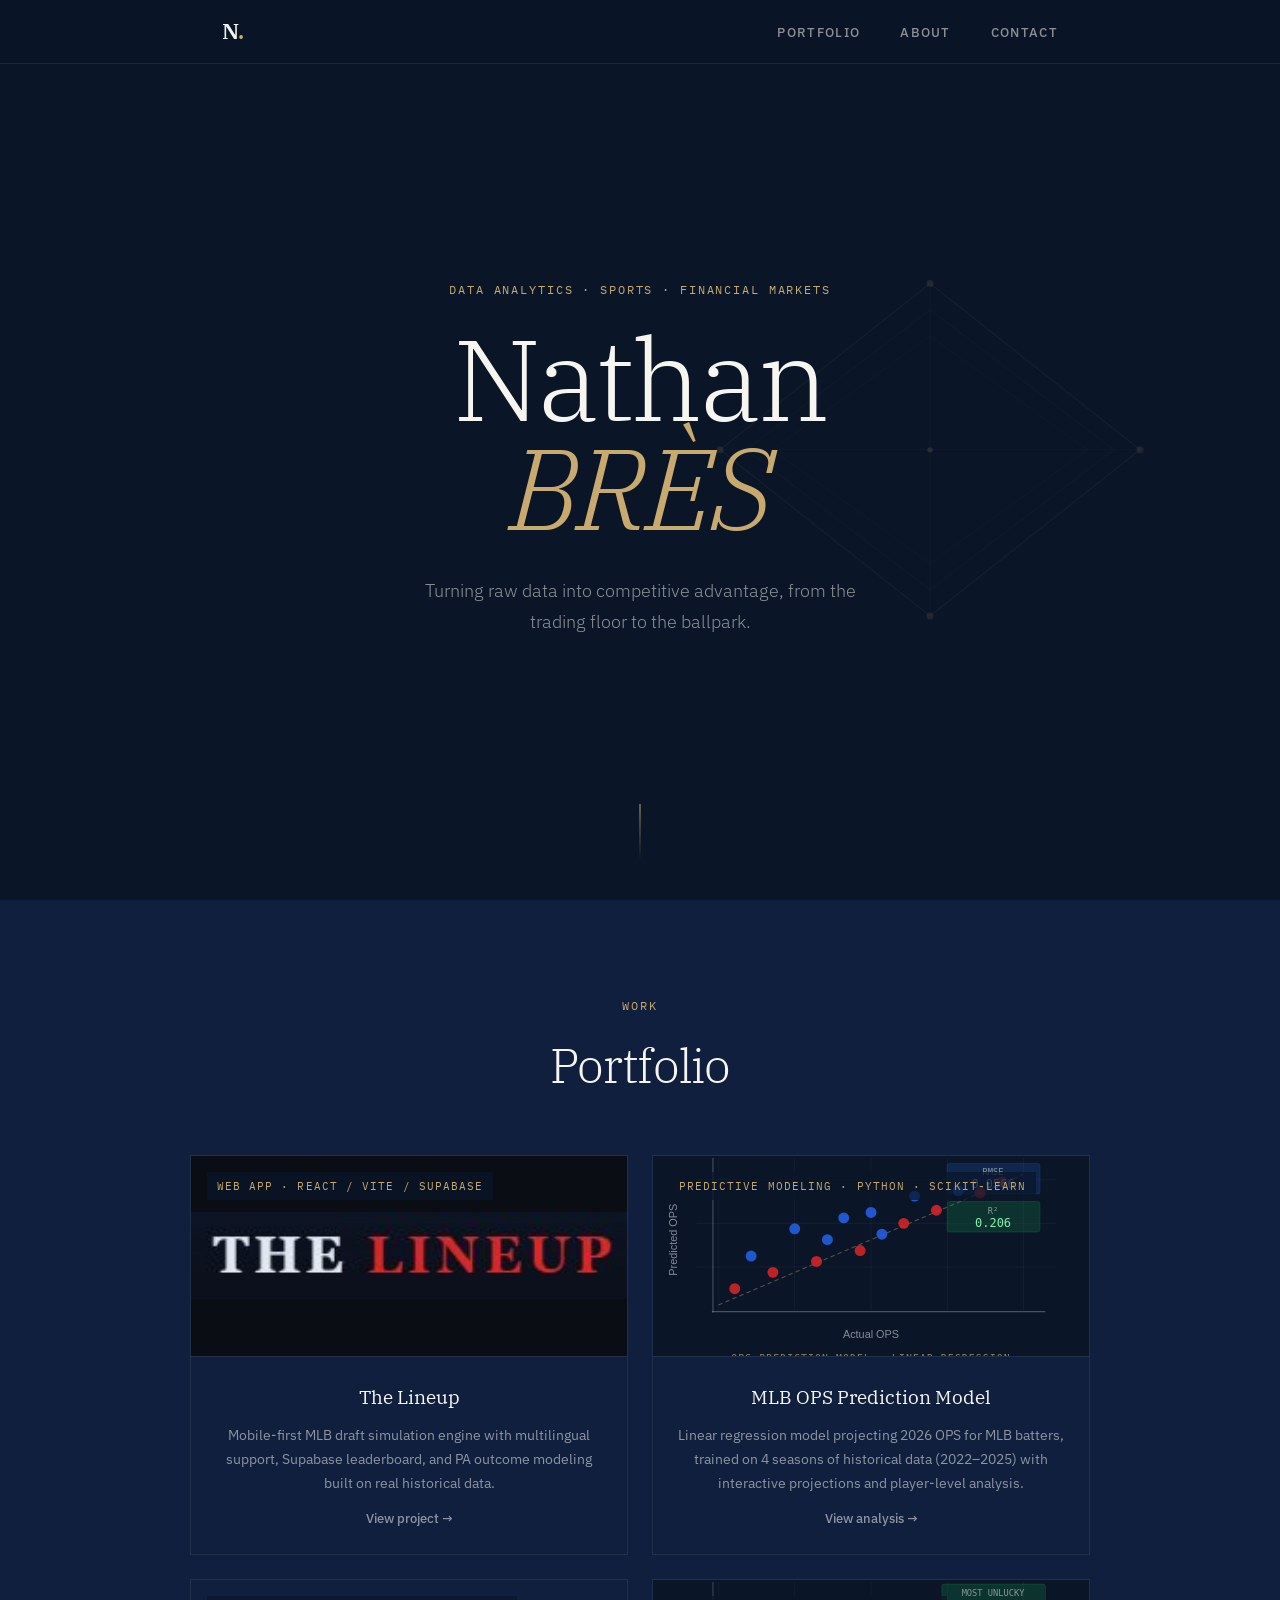
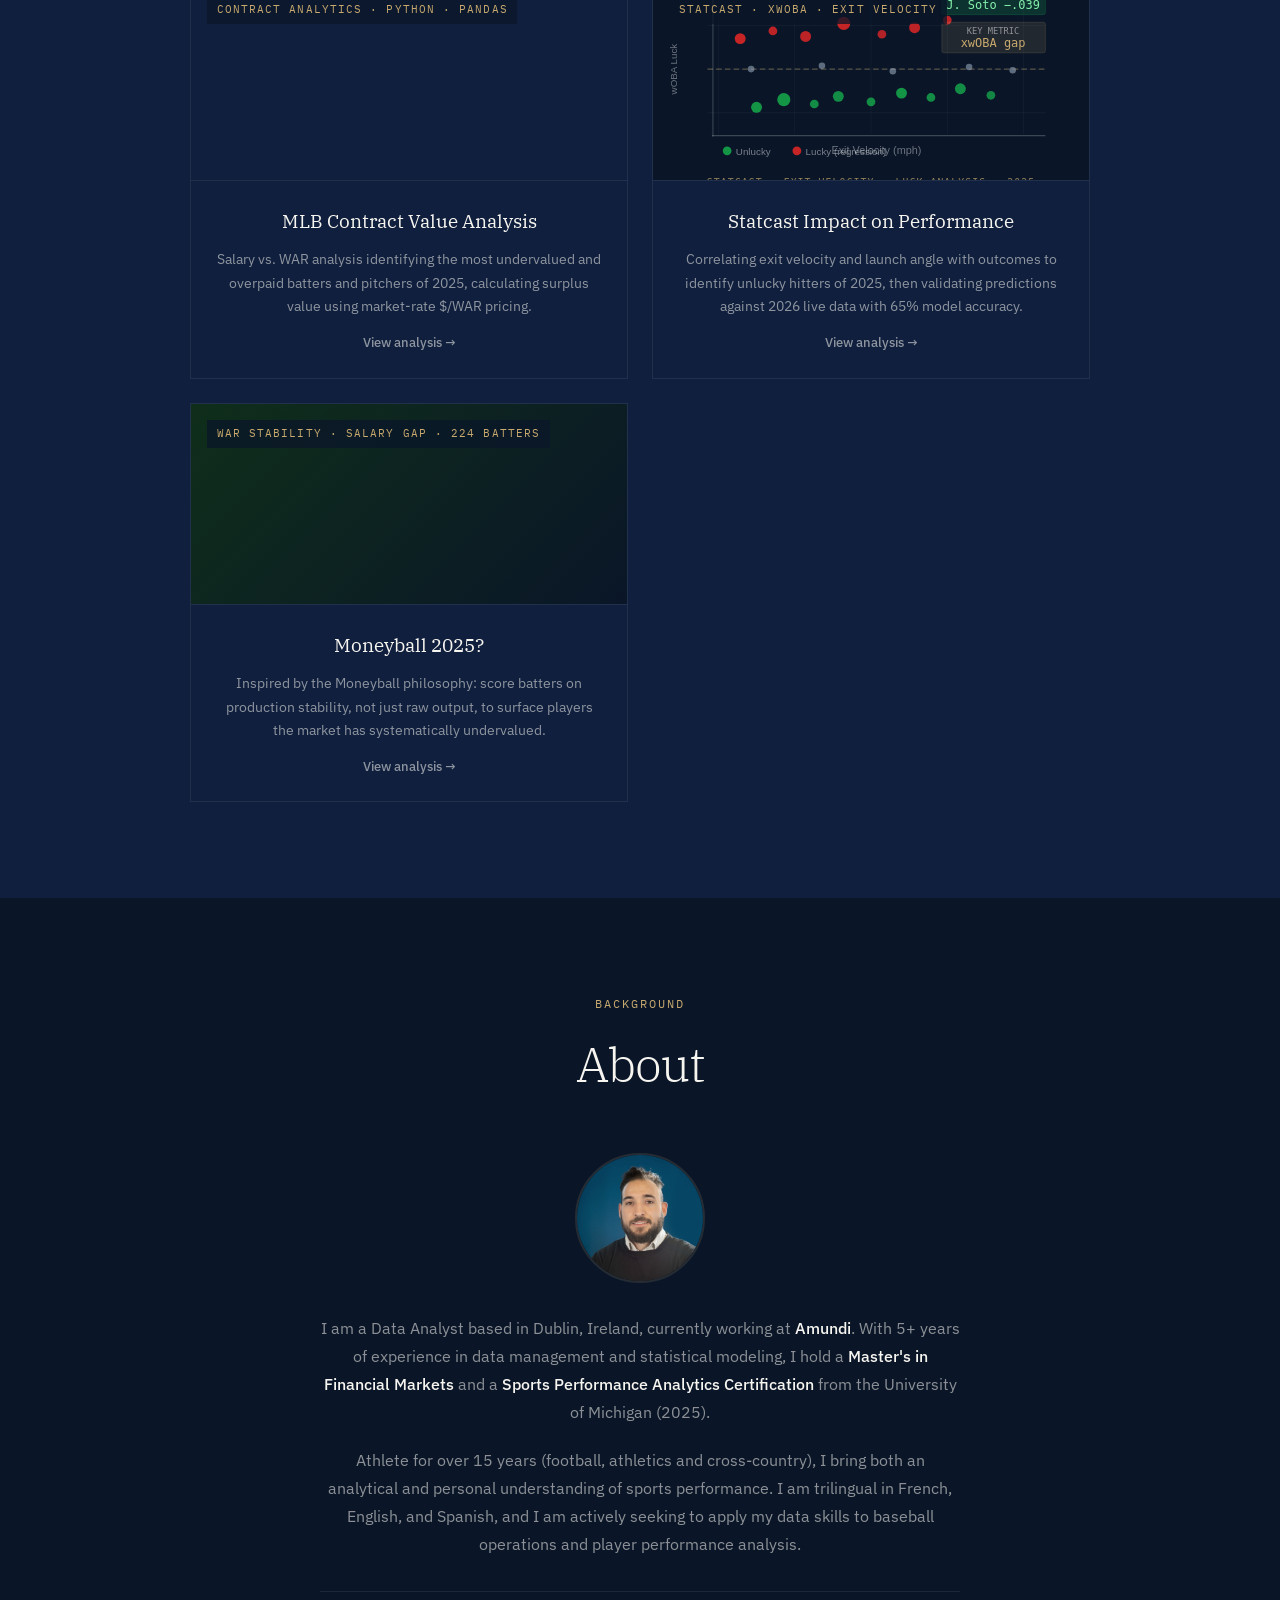
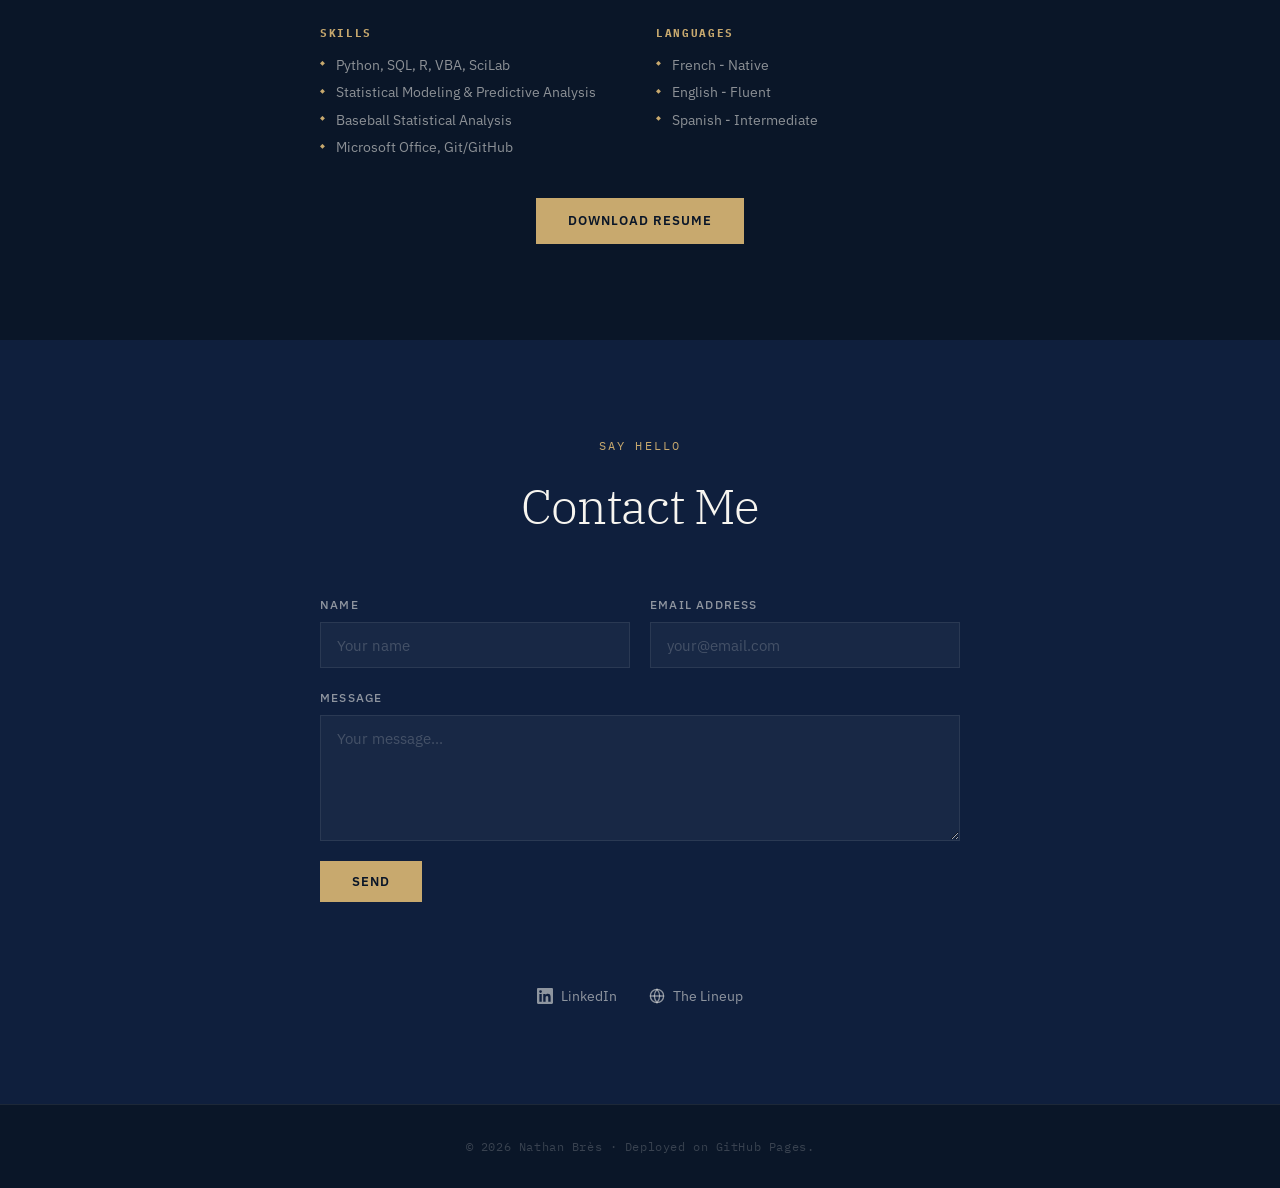
==== commit c7b6211b: "Fix Moneyball charts, rename to 2025, remove em dashes" ====
--- a/index.html
+++ b/index.html
@@ -104,7 +104,7 @@
             <span class="card-tag">WAR Stability · Salary Gap · 224 Batters</span>
           </div>
           <div class="card-body">
-            <h3>Moneyball 2026?</h3>
+            <h3>Moneyball 2025?</h3>
             <p>Inspired by the Moneyball philosophy: score batters on production stability, not just raw output, to surface players the market has systematically undervalued.</p>
             <span class="card-cta">View analysis →</span>
           </div>
